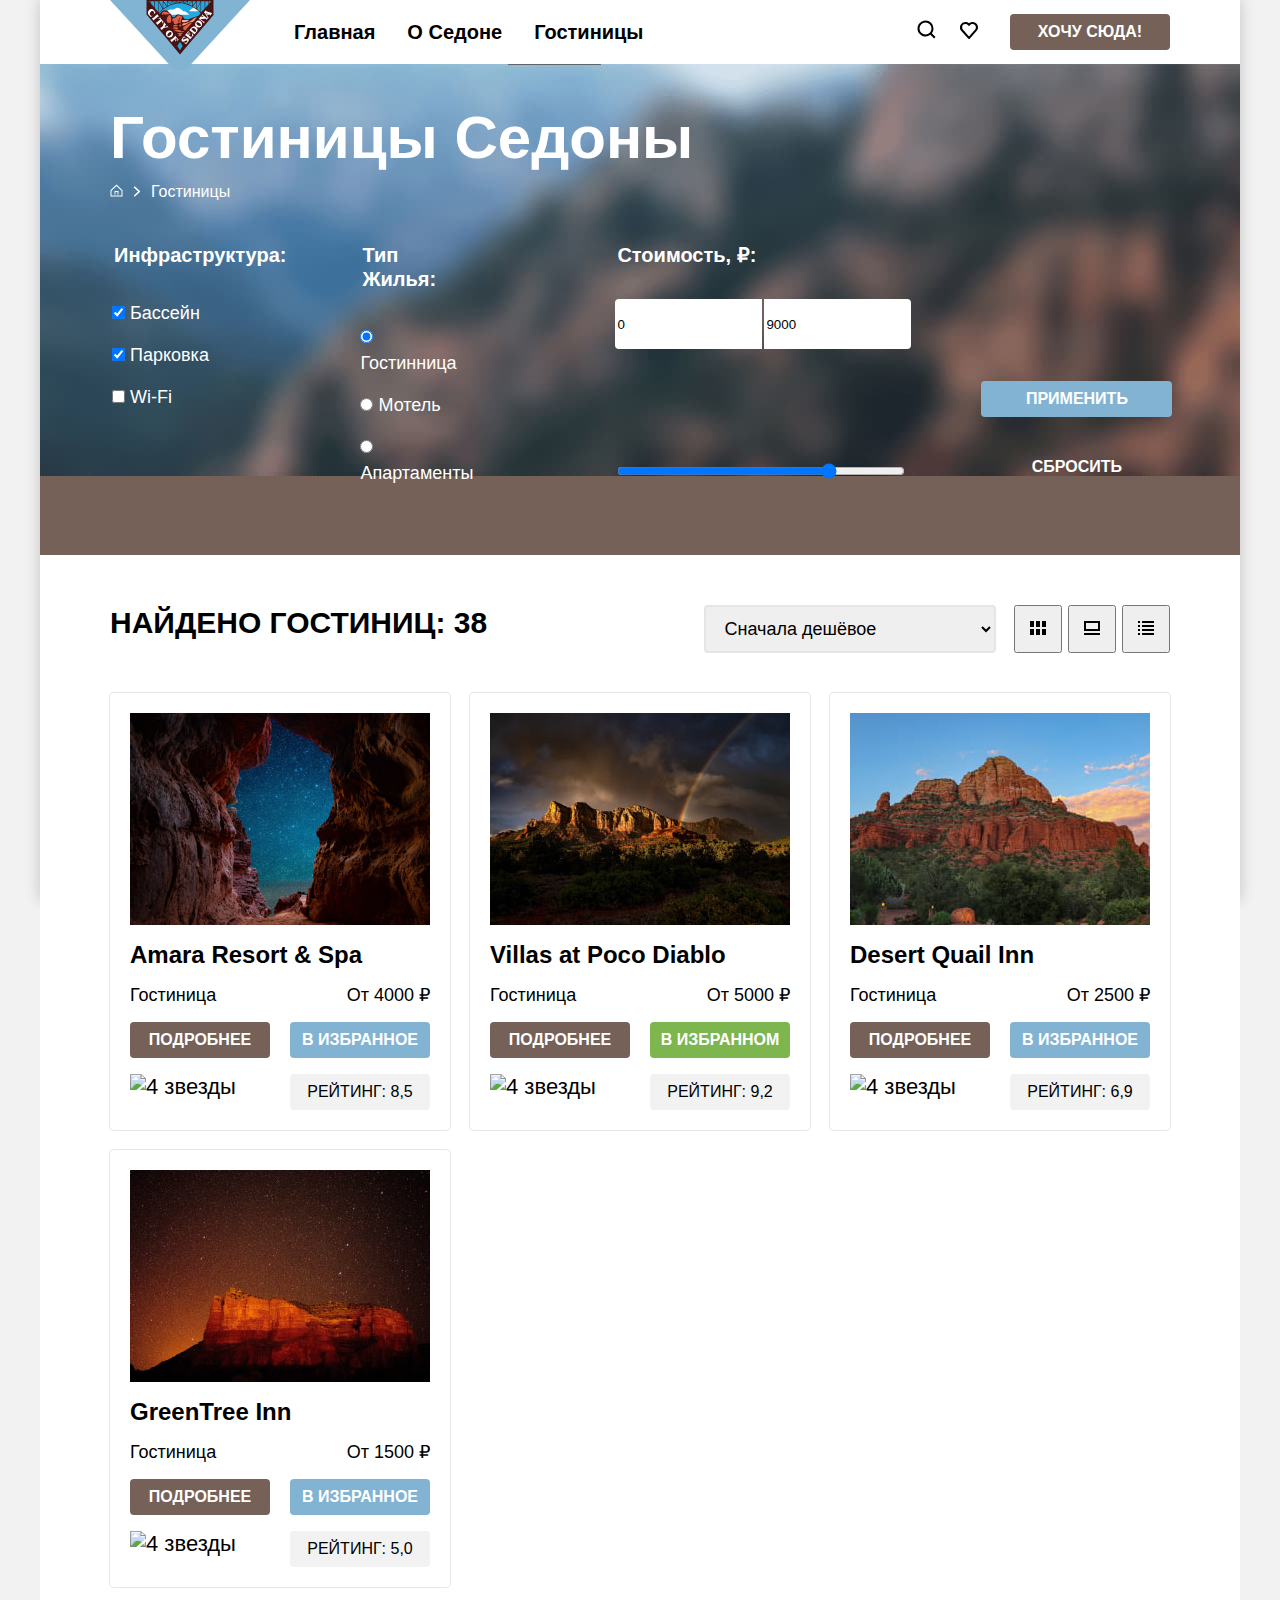
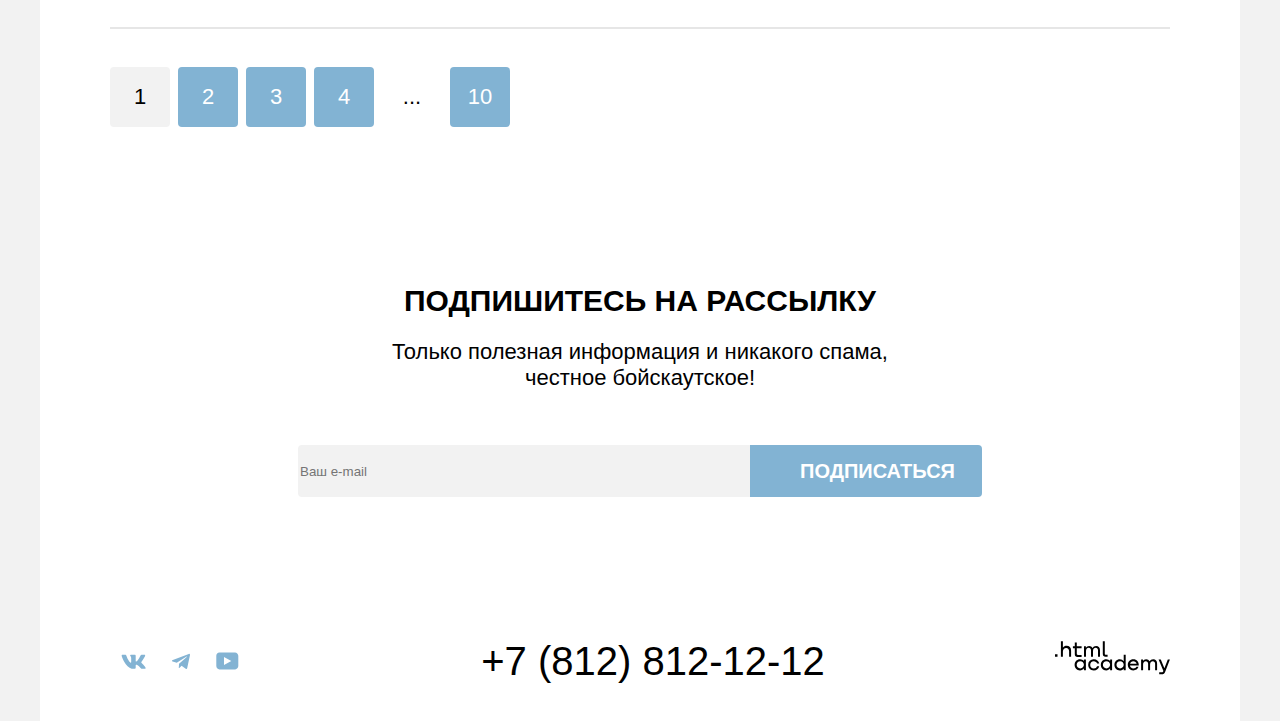
==== catalog.html @ eac5864c "Add files via upload" ====
<!DOCTYPE html>
<html lang="ru">

  <head>
    <meta charset="utf-8">
    <meta name="viewport" content="width=device-width, initial-scale=1" />
    <title>HTML Academy: Каталог</title>
    <link rel="stylesheet" href="styles/style.css">

  </head>

  <body>
    <div class="page-container">

      <header class="main-header">
        <a class="navigation-logo" href="index.html">
          <img class="page-header-logo" src="images/logo.svg" width="140" height="70" alt="логотип Sedona" aria-current="page">
        </a>
        <nav class="header-navigation">

          <ul class="header-navigation-list">
            <li class="header-navigation-item">
              <a class="header-navigation-link" href="index.html">Главная</a>
            </li>
            <li class="header-navigation-item">
              <a class="header-navigation-link" href="#">О Седоне</a>
            </li>
            <li class="header-navigation-item">
              <a class="header-navigation-link" href="#">Гостиницы</a>
            </li>
          </ul>

          <ul class="navigation-user-menu">

            <li class="navigation-user-item navigation-search">
              <a class="navigation-user-link" href="#">
                <img class="navigation-user-img" src="images/Search.svg" width="19" height="19" alt="Поиск гостинницы">
                <span class="visually-hidden">Поиск</span>
              </a>
            </li>

            <li class="navigation-user-item navigation-favorites">
              <a class="navigation-user-link" href="#">
                <img class="navigation-user-img" src="images/favorites.svg" width="18" height="17" alt="Избранное">
                <span class="visually-hidden">Избранное</span>
              </a>
            </li>

            <li class="navigation-user-item navigation-registration">
              <input class="button navigation-user-registration" type="button" value="Хочу сюда!">
            </li>
          </ul>

        </nav>
      </header>

      <main class="main-inner catalog-container">

        <div class="background-image-filter">
          <div class="filter-container">
            <header class="inner-header ">
              <h1 class="inner-header-title catalog-title">Гостиницы Седоны</h1>
              <ul class="breadcrumbs">
                <li class="breadcrumbs-item">
                  <a class="breadcrumbs-link" href="index.html">
                    <span class="visually-hidden">Главная</span>
                    <img class="breadcrumbs-img" src="images/house.svg" width="13" height="13" alt="главная">
                  </a>
                </li>
                <li class="breadcrumbs-item">
                  <img src="images/arrow.svg" alt="стрелка" width="8" height="11">
                </li>
                <li class="breadcrumbs-item">
                  <a class="breadcrumbs-link" href="catalog.html" aria-current="page">Гостиницы</a>
                </li>
              </ul>
            </header>

            <section class="inner-filter">
              <h2 class="visually-hidden">Список товаров с фильтрами</h2>
              <form class="catalog-filter-form" action="https://echo.htmlacademy.ru" method="get">

                <fieldset class="catalog-filter-group filter-infrastructure">
                  <legend class="catalog-filter-title">Инфраструктура:</legend>
                  <ul class="catalog-filter-list">
                    <li class="catalog-filter-item">
                      <label class="control" for="advantages-pool">
                        <input class="control-input" type="checkbox" name="selected-amenities" id="advantages-pool"
                        value="Бассейн" checked>
                        Бассейн
                      </label>
                    </li>

                    <li class="catalog-filter-item">
                      <label class="control" for="advantages-parking">
                        <input class="control-input" type="checkbox" name="selected-amenities" id="advantages-parking"
                        value="Парковка" checked>
                        Парковка
                      </label>
                    </li>

                    <li class="catalog-filter-item">
                      <label class="control" for="advantages-WiFi">
                        <input class="control-input" type="checkbox" name="selected-amenities" id="advantages-WiFi"
                        value="Wi-Fi">
                        Wi-Fi
                      </label>
                    </li>

                  </ul>

                </fieldset>

                <fieldset class="catalog-filter-group filter-type-of-house">
                  <legend class="catalog-filter-title">Тип Жилья:</legend>

                  <ul class="catalog-filter-list">
                    <li class="catalog-filter-item">
                      <label class="control">
                        <input class="control-input" name="type-of-housing" value="hotel" type="radio" checked>
                        Гостинница
                      </label>
                    </li>
                    <li class="catalog-filter-item">
                      <label class="control">
                        <input class="control-input" name="type-of-housing" value="Motel" type="radio">
                        Мотель
                      </label>
                    </li>
                    <li class="catalog-filter-item">
                      <label class="control">
                        <input class="control-input" name="type-of-housing" value="apartments" type="radio">
                        Апартаменты
                      </label>
                    </li>
                  </ul>
                </fieldset>

                <fieldset class="catalog-range catalog-filter-group filter-price">
                  <legend class="catalog-filter-title">Стоимость, ₽:</legend>
                  <div class="catalog-inputs-range">
                    <input class="catalog-range-input price-start" name="min-price" type="number" min="0" max="10000" value="0">
                    <input class="catalog-range-input price-end" name="max-price" type="number" min="0" max="10000" value="9000">
                  </div>
                  <div class="catalog-range-price">
                    <input class="range-price" type="range" min="0" max="12000" value="9000">
                  </div>
                </fieldset>

                <div class="catalog-filter-group filter-list-button">
                  <input class="button-filter catalog-filter-submit" type="submit" value="ПРИМЕНИТЬ">
                  <button class="button-filter catalog-filter-reset">СБРОСИТЬ</button>
                </div>
              </form>
            </section>
          </div>
        </div>

        <div class="catalog-products-container">
          <header class="catalog-header-hotels">
            <span class="hotels-navigationquantity">НАЙДЕНО ГОСТИНИЦ: 38</span>
            <select class="select-control" aria-label="Сортировка">
              <option class="select-control-cheap" value="cheap">Сначала дешёвое</option>
              <option class="select-control-expensive" value="expensive">Сначала дорогое</option>
            </select>
            <div class="catalog-card">
              <button class="catalog-card-variant">
                <img src="images/positioning/positioning-3.svg" width="16" height="14" alt="Отображдение карточками">
              </button>
              <button class="catalog-card-variant">
                <img src="images/positioning/positioning-1.svg" width="16" height="14"
                  alt="Отображение большими карточками">
              </button>
              <button class="catalog-card-variant">
                <img src="images/positioning/positioning-2.svg" width="16" height="14" alt="Отображение списком">
              </button>
            </div>
          </header>

          <section class="catalog-products">
            <h2 class="visually-hidden">Каталог гостиниц</h2>
            <ul class="catalog-products-list">

              <li class="catalog-products-card">
                <a class="products-card-link-img" href="#"><img class="products-card-img" src="images/hotels/hotel-1.jpg"
                    width="300" height="212" alt="горы"></a>
                <a class="products-card-link" href="#">
                  <h3 class="products-card-title">Amara Resort & Spa</h3>
                </a>
                <p class="products-card-type-hostel">Гостиница</p>
                <p class="products-card-price">От 4000 ₽</p>
                <a class="products-card-link-buttons card-buttons-item" href="#">ПОДРОБНЕЕ</a>
                <button class="products-card-favorites card-buttons-item">В ИЗБРАННОЕ</button>
                <img class="products-card-stars card-buttons-item" src="#" alt="4 звезды">
                <span class="products-card-rating card-buttons-item">РЕЙТИНГ: 8,5</span>
              </li>

              <li class="catalog-products-card">
                <a class="products-card-link-img" href="#"><img class="products-card-img" src="images/hotels/hotel-2.jpg"
                    width="300" height="212" alt="горы"></a>
                <a class="products-card-link" href="#">
                  <h3 class="products-card-title">Villas at Poco Diablo</h3>
                </a>
                <p class="products-card-type-hostel">Гостиница</p>
                <p class="products-card-price">От 5000 ₽</p>
                <a class="products-card-link-buttons card-buttons-item" href="#">ПОДРОБНЕЕ</a>
                <button class="products-card-favorites products-card-favorites-active card-buttons-item">В ИЗБРАННОM</button>
                <img class="products-card-stars card-buttons-item" src="#" alt="4 звезды">
                <span class="products-card-rating card-buttons-item">РЕЙТИНГ: 9,2</span>
              </li>

              <li class="catalog-products-card">
                <a class="products-card-link-img" href="#"><img class="products-card-img" src="images/hotels/hotel-3.jpg"
                    width="300" height="212" alt="горы"></a>
                <a class="products-card-link" href="#">
                  <h3 class="products-card-title">Desert Quail Inn</h3>
                </a>
                <p class="products-card-type-hostel">Гостиница</p>
                <p class="products-card-price">От 2500 ₽</p>
                <a class="products-card-link-buttons card-buttons-item" href="#">ПОДРОБНЕЕ</a>
                <button class="products-card-favorites card-buttons-item">В ИЗБРАННОЕ</button>
                <img class="products-card-stars card-buttons-item" src="#" alt="4 звезды">
                <span class="products-card-rating card-buttons-item">РЕЙТИНГ: 6,9</span>
              </li>

              <li class="catalog-products-card">
                <a class="products-card-link-img" href="#"><img class="products-card-img" src="images/hotels/hotel-4.jpg"
                    width="300" height="212" alt="горы"></a>
                <a class="products-card-link" href="#">
                  <h3 class="products-card-title">GreenTree Inn</h3>
                </a>
                <p class="products-card-type-hostel">Гостиница</p>
                <p class="products-card-price">От 1500 ₽</p>
                <a class="products-card-link-buttons card-buttons-item" href="#">ПОДРОБНЕЕ</a>
                <button class="products-card-favorites card-buttons-item">В ИЗБРАННОЕ</button>
                <img class="products-card-stars card-buttons-item" src="#" alt="4 звезды">
                <span class="products-card-rating card-buttons-item">РЕЙТИНГ: 5,0</span>
              </li>
            </ul>
          </section>

          <!--пагинация-->
          <section class="catalog-pagination">
            <h2 class="visually-hidden">Пагинация</h2>

            <ol class="catalog-pagination-list">
              <li class="catalog-pagination-item pagination-active">
                <a class="catalog-pagination-link pagination-link-active" href="#">1</a>
              </li>
              <li class="catalog-pagination-item">
                <a class="catalog-pagination-link" href="#">2</a>
              </li>
              <li class="catalog-pagination-item">
                <a class="catalog-pagination-link" href="#">3</a>
              </li>
              <li class="catalog-pagination-item">
                <a class="catalog-pagination-link" href="#">4</a>
              </li>
              <li class="catalog-pagination-item catalog-pagination-item-ellipses">
                ...
              </li>
              <li class="catalog-pagination-item">
                <a class="catalog-pagination-link" href="#">10</a>
              </li>
            </ol>
          </section>
        </div>


        <section class="catalog-newsletter">
          <h2 class="main-title newsletter-title-catalog">ПОДПИШИТЕСЬ НА РАССЫЛКУ</h2>
          <p class="main-text newsletter-text-catalog">Только полезная информация и никакого спама,<br>честное бойскаутское!</p>
          <form class="newsletter-form" action="https://echo.htmlacademy.ru" method="get">
            <input class="newsletter-input newsletter-input-catalog" type="text" placeholder="Ваш e-mail">
            <input class="newsletter-submit" type="submit" value="ПОДПИСАТЬСЯ">
          </form>
        </section>

      </main>

      <footer class="main-footer">
        <ul class="social-media-list">
          <li class="social-media-item media-vk">
            <span class="visually-hidden">вконтакте</span>
            <a class="social-media-link" href="#">
              <img class="social-media-img" src="images/social-links/vk.svg" width="25" height="15" alt="лого vk">
            </a>
          </li>
          <li class="social-media-item media-telegram">
            <span class="visually-hidden">телеграм</span>
            <a class="social-media-link" href="#">
              <img class="social-media-img" src="images/social-links/telegram.svg" width="18" height="16"
                alt="лого telegram">
            </a>
          </li>
          <li class="social-media-item media-youtube">
            <span class="visually-hidden">youtube</span>
            <a class="social-media-link" href="#">
              <img class="social-media-img" src="images/social-links/youtube.svg" width="23" height="18"
                alt="лого youtube">
            </a>
          </li>
        </ul>
        <a class="footer-contact-tel" href="tel:+78128121212">+7 (812) 812-12-12</a>
        <a class="footer-contact-link" href="#">
          <img class="footer-contact-link-img" src="images/logo-HTML-Academy.svg" width="115" height="34"
            alt="лого HTMLAcademy">
        </a>
      </footer>
    </div>
  </body>

</html>
---- styles/style.css ----
@font-face {
  font-family: "PT Sans";
  src: url("../fonts/ptsans-400.woff2");
  font-style: normal;
  font-weight: 400;
  font-display: swap;
}

@font-face {
  font-family: "PT Sans";
  src: url("../fonts/ptsans-700.woff2");
  font-style: normal;
  font-weight: 700;
  font-display: swap;
}

html {
  height: 100%;
}

body {
  font-family: 'PT Sans', sans-serif;
  font-size: 22px;
  min-height: 100vh;
  line-height: 26px;
  color: #000000;
  font-weight: 400;
  margin: 0;
  background-color: #F2F2F2;
  height: 100%;
  display: flex;
  flex-direction: column;
}

.page-container {
  width: 1200px;
  margin: 0 auto;
  display: flex;
  flex-direction: column;
  min-height: 100%;
  background-color: #ffffff;
  box-shadow:0 0 15px #00000033;
}

.main-container {
  flex-grow: 1;
}

.catalog-container {
  flex-grow: 1;
}

.button {
  font-family: "PT Sans", sans-serif;
  text-align: center;
  background-color: #756157;
  text-transform: uppercase;
  color: #ffffff;
}

.main-header {
  background: #ffffff;
  color: #000000;
  display: flex;
  flex-direction: row;
  min-height: 64px;
}

.header-navigation {
  display: flex;
  justify-content: space-between;
  flex-grow: 1;
  gap: 30px;
}

.navigation-logo {
  margin-right: 28px;
  margin-left: 70px;
}

.page-header-logo {
  position: relative;
}

.navigation-user-menu {
  display: flex;
  align-items: center;
  flex-wrap: wrap;
}

.navigation-user-link {
  padding: 17px 12px;
  min-width: 44px;
}

.header-navigation-list {
  display: flex;
  align-items: center;
  flex-wrap: wrap;
  flex-grow: 1;
}

.header-navigation-link {
  display: block;
  padding: 20px 16px;
  font-weight: 700;
}

.navigation-favorites {
  margin-right: 20px;
}

.navigation-registration {
  margin-right: 70px;
}

.navigation-user-registration {
  box-sizing: border-box;
  border-radius: 4px;
  min-width: 160px;
  height: 36px;
  border: 0;
}

.main-wellcome-to-sedona-img {
  margin-top: 51px;
}

.main-advantages {
  background-color: #ffffff;
  padding-top: 69px;
}

.main-header a {
  color: #000000;
  text-transform: capitalize;
  text-decoration: none;
  font-size: 20px;
  line-height: 24px;
}

.navigation-user-registration {
  font-weight: 700;
  font-size: 16px;
  line-height: 20px;
}

.main-index {
  text-align: center;
}

.main-title {
  font-weight: 700;
  font-size: 30px;
  line-height: 36px;
  margin-bottom: 25px;
}

.title-uppercase {
  text-transform: uppercase;
  display: block;
  margin-bottom: 25px;
}

.main-text {
  font-size: 22px;
  line-height: 26px;
}

.main-text-transform {
  margin: 0;
  margin-bottom: 69px;
}

.advantages-list {
  display: grid;
  grid-template-columns: repeat(3,1fr);
}

.advantages-item {
  min-height: 385px;
  flex-grow: 1;
  position: relative;
}

.advantages-item-big {
  grid-column: 1/4;
  display: flex;
  background-color: #82B3D3;
  color: #ffffff;
}

.advantages-item-text-container {
  display: flex;
  flex-wrap: wrap;
  flex-direction: column;
  justify-content: center;
  align-content: center;
  width: 400px;
  min-height: 385px;
  box-sizing: border-box;
}

.advantages-item-title {
  font-weight: 700;
  font-size: 24px;
  line-height: 28px;
  margin-bottom: 62px;
  text-transform: uppercase;
}

.pseudo-elements-light::after {
  content: '';
  border: 1px solid #FFFFFF4D;
  background-color: #FFFFFF4D;
  box-sizing: border-box;
  position: absolute;
  left: 170px;
  top: 188px;
  width: 60px;
  height: 2px;
}

.pseudo-elements-relative-dark {
  position: relative;
}

.pseudo-elements-dark::after {
  content: '';
  border: 1px solid #0000004D;
  background-color: #0000004D;
  box-sizing: border-box;
  position: absolute;
  left: 170px;
  top: 198px;
  width: 60px;
  height: 2px;
}

.advantages-item:first-child,
.advantages-item:last-child {
  background-color: #82B3D3;
  color: #ffffff;
}

.advantages-item:nth-child(2),
.advantages-item:nth-child(4) {
  background-color: #83B3D31F;
}

.advantages-item:nth-child(3) {
  background-color: #83B3D333;
}

.advantages-item-text {
  font-size: 18px;
  line-height: 21px;
  margin: 0;
}

.infrastructure {
  background-color: #ffffff;
  padding-top: 64px;
}

.main-infrastructure-list {
  display: flex;
  flex-wrap: wrap;
}

.main-infrastructure-item {
  padding: 80px 85px;
  display: flex;
  flex-direction: column;
  align-items: center;
  min-height: 385px;
  width: 400px;
  box-sizing: border-box;
  flex-grow: 1;
}

.infrastructure-item-color:nth-child(2n+1) {
  background-color: #83B3D31F;
}

.main-infrastructure-img {
  margin-bottom: 30px;
}

.infrastructure-img-surprise {
  margin-bottom: 26px;
}

.main-infrastructure-title {
  font-weight: 700;
  font-size: 24px;
  line-height: 28px;
  margin-bottom: 30px;
}

.infrastructure-title {
  text-transform: uppercase;
  margin-bottom: 21px;
  display: block;
}

.infrastructure-text {
  margin-top: 0;
  margin-bottom: 64px;
}

.main-infrastructure-text {
  font-size: 18px;
  line-height: 21px;
  margin: 0;
}

.main-infrastructure-list:nth-child(1),
.main-infrastructure-list:nth-child(3) {
  background-color: #83B3D31F;
}

.main-hotel-search {
  background-color: #ffffff;
  padding: 96px 0;
}

.search-hotel {
  font-weight: 700;
  font-size: 20px;
  line-height: 36px;
  border-radius: 4px;
  border: 0;
  width: 376px;
  height: 52px;
}

.search-hotel-title {
  margin-bottom: 20px;
  display: block;
}

.search-hotel-text {
  margin-bottom: 54px;
  margin-top: 0;
}

.newsletter-title,
.newsletter-text {
  color: #ffffff;
  width: 684px;
  margin: 0 auto;
  margin-top: 0;
}

.newsletter-title {
  margin-bottom: 20px;
}

.footer-contact-tel {
  font-size: 40px;
  line-height: 40px;
  color: #000000;
  text-decoration: none;
}

.welcome-image-background {
  background-image: url(../images/substrate.svg), url("../images/index-background.jpg");
  background-size: 100% auto, cover;
  background-repeat: no-repeat;
  background-position: left bottom, left top;
  background-color: #82B3D3;
  min-height: 485px;
}

.main-newsletter {
  background-image: url("../images/subscribe-background.jpg");
  background-size: 100% auto;
  background-repeat: no-repeat;
  padding-top: 96px;
}

.newsletter-form {
  display: flex;
  justify-content: center;
  margin-bottom: 104px;
}

.newsletter-text {
  margin-bottom: 54px;
}

.newsletter-input {
  width: 452px;
  height: 52px;
  box-sizing: border-box;
  border: 0;
  border-radius: 4px 0 0 4px;
}

.newsletter-submit {
  font-weight: 700;
  font-size: 20px;
  line-height: 36px;
  color: #ffffff;
  background-color: #82B3D3;
  border-radius: 0 4px 4px 0;
  width: 232px;
  height: 52px;
  border: 0;
  padding-left: 50px;
  padding-right: 50px;
  box-sizing: border-box;
}

.background-image-filter {
  background-image: url("../images/filter-background.jpg");
  background-size: 100% auto;
  background-repeat: no-repeat;
  color: #ffffff;
  background-color: #756157;
}

.inner-header-title {
  font-weight: 700;
  font-size: 60px;
  line-height: 78px;
}

.breadcrumbs-link {
  font-size: 16px;
  line-height: 21px;
}

.breadcrumbs-item a {
  text-decoration: none;
  color: #ffffff;
}

.control {
  font-size: 18px;
  line-height: 23px;
}

.hotels-navigationquantity {
  font-size: 30px;
  font-weight: 700;
  line-height: 36px;
}

.select-control {
  font-size: 18px;
  line-height: 21px;
}

.products-card-title {
  font-size: 24px;
  line-height: 28px;
  font-weight: 700;
  margin: 0;
}

.products-card-link {
  text-decoration: none;
  color: #000000;
  display: block;
  grid-column: 1/3;
}

.products-card-link-img {
  height: 212px;
  grid-column: 1/3;
}

.products-card-type-hostel {
  font-weight: 400;
  font-size: 18px;
  line-height: 21px;
  margin: 0;
}

.products-card-price {
  margin: 0;
  font-weight: 400;
  font-size: 18px;
  line-height: 21px;
  margin-left: auto;
}

.card-buttons-item {
  min-width: 140px;
  min-height: 36px;
  display: flex;
  justify-content: center;
  align-content: center;
  flex-wrap: wrap;
}

.products-card-link-buttons,
.products-card-favorites {
  color: #ffffff;
  font-weight: 700;
  font-size: 16px;
  line-height: 20px;
  padding: 0;
}

.products-card-link-buttons {
  text-decoration: none;
  background-color: #756157;
  border-radius: 4px;
}

.products-card-favorites {
  background-color: #82B3D3;
  border-radius: 4px;
  border: 0;
  font-family: 'PT Sans', sans-serif;
}

.products-card-favorites-active {
  background-color: #7DB54F;
}

.products-card-rating {
  background-color: #F2F2F2;
  border-radius: 4px;
  font-weight: 400;
  font-size: 16px;
  line-height: 20px;
}

.catalog-pagination-link {
  text-decoration: none;
  color: #ffffff;
}

.catalog-pagination-list,
.catalog-filter-list,
.catalog-products-list,
.breadcrumbs,
.header-navigation-list,
.navigation-user-menu,
.advantages-list,
.main-infrastructure-list,
.social-media-list {
  list-style-type: none;
  padding-left: 0;
  margin: 0;
}

.breadcrumbs {
  display: flex;
  margin-bottom: 40px;
}

.breadcrumbs-item:not(:last-child) {
  margin-right: 10px;
}

.pagiation-link-active {
  color: #000000;
}

.main-footer {
  display: flex;
  justify-content: space-between;
  flex-wrap: wrap;
  align-content: center;
  min-height: 120px;
  padding: 0 70px;
  background-color: #ffffff;
}

.social-media-list {
  display: flex;
  align-items: center;
}

.social-media-link {
  width: 47px;
  height: 40px;
  display: flex;
  align-items: center;
  justify-content: center;
}

.catalog-title {
  margin: 0;
}

.filter-container {
  width: 1060px;
  padding: 35px 70px 70px 70px;
}

.catalog-filter-title {
  font-size: 20px;
  line-height: 24px;
  font-weight: 700;
  margin-bottom: 32px;
}

.button-filter {
  font-size: 16px;
  line-height: 20px;
  font-weight: 700;
  color: #ffffff;
}

.catalog-filter-submit {
  background-color: #82B3D3;
  margin-bottom: 32px;
}

.catalog-filter-reset {
  background-color: #ffffff00;
}

.catalog-filter-form {
  display: flex;
  flex-direction: row;
}

.catalog-filter-group {
  padding: 0;
  display: flex;
  flex-direction: column;
  border: 0 none;
}

.filter-infrastructure {
  margin-right: 70px;
  width: 150px;
}

.filter-type-of-house {
  width: 150px;
  margin-right: 140px;
}

.filter-price {
  width: 288px;
}

.catalog-range {
  width: 160px;
  margin-right: 70px;
}

.catalog-inputs-range {
  display: flex;
}

.catalog-range-input {
  width: 143px;
  height: 48px;
  border: 0;
}

.catalog-range-price {
  margin-top: auto;
}

.range-price {
  width: 288px;
}

.price-start {
  border-radius: 4px 0 0 4px;
  margin-right: 2px;
}

.price-end {
  border-radius: 0 4px 4px 0;
}

.filter-list-button {
  justify-content: flex-end;
}

.button-filter {
  width: 191px;
  border-radius: 4px;
  height: 36px;
  padding: 0;
  border: 0;
}

.control-input {
  margin: 0;
}

.catalog-filter-item:not(:last-child) {
  margin-bottom: 16px;
}

.catalog-products-container {
  padding-left: 70px;
  padding-right: 70px;
  padding-top: 50px;
  background-color: #ffffff;
}

.catalog-header-hotels {
  display: flex;
  justify-content: space-between;
  padding-bottom: 40px;
}

.select-control {
  width: 292px;
  border-radius: 4px;
  border: 2px solid #E5E5E5;
  padding-left: 14px;
  box-sizing: border-box;
}

.select-control-cheap,
.select-control-expensive {
  padding: 0;
}

.hotels-navigationquantity {
  margin-right: 200px;
}

.catalog-card-variant {
  width: 48px;
  min-height: 48px;
}

.catalog-products-list {
  display: grid;
  grid-template-columns: repeat(3, 1fr);
  margin-bottom: 80px;
  gap: 20px;
}

.catalog-products-card {
  display: grid;
  grid-template-columns: repeat(2, 1fr);
  border-radius: 4px;
  column-gap: 20px;
  row-gap: 16px;
  padding: 20px;
  box-shadow: 0 0 0 1px #e6e6e6;
}

.catalog-pagination {
  padding-bottom: 60px;
  position: relative;
}

.catalog-pagination-list::before {
  content: '';
  position: absolute;
  width: 1060px;
  height: 1px;
  box-sizing: border-box;
  border: 1px solid #e6e6e6;
  top: -40px;
}

.catalog-pagination-list {
  display: flex;
  gap: 8px;
  flex-wrap: wrap;
}

.catalog-pagination-link {
  display: flex;
  align-content: center;
  justify-content: center;
  flex-wrap: wrap;
  min-width: 60px;
  min-height: 60px;
  background-color: #82B3D3;
  border-radius: 4px;
  padding: 10px;
  box-sizing: border-box;
}

.catalog-pagination-item-ellipses {
  display: flex;
  align-content: center;
  justify-content: center;
  flex-wrap: wrap;
  min-width: 60px;
  min-height: 60px;
  background-color: #ffffff;
  border-radius: 4px;
}

.catalog-pagination-item:last-child {
  margin-right: 0;
}

.pagination-link-active {
  color: #000000;
  background-color: #F2F2F2;
}

.catalog-pagination-item-ellipses {
  background-color: #f2f2f200;
}

.catalog-newsletter {
  display: flex;
  flex-direction: column;
  background-color: #ffffff;
  text-align: center;
  padding-top: 96px;
  padding-bottom: 0;
  box-sizing: border-box;
}

.newsletter-input-catalog {
  background-color: #F2F2F2;
}

.newsletter-title-catalog {
  margin-top: 0;
  margin: 0 auto;
  width: 684px;
  margin-bottom: 20px;
}

.newsletter-text-catalog {
  margin-top: 0;
  margin: 0 auto;
  width: 684px;
  margin-bottom: 54px;
}

.newsletter-form-inner {
  padding-bottom: 104px;
  margin-bottom: 0;
}

.visually-hidden {
  position: absolute;
  width: 1px;
  height: 1px;
  margin: -1px;
  padding: 0;
  border: 0;
  clip: rect(0 0 0 0);
  overflow: hidden;
}
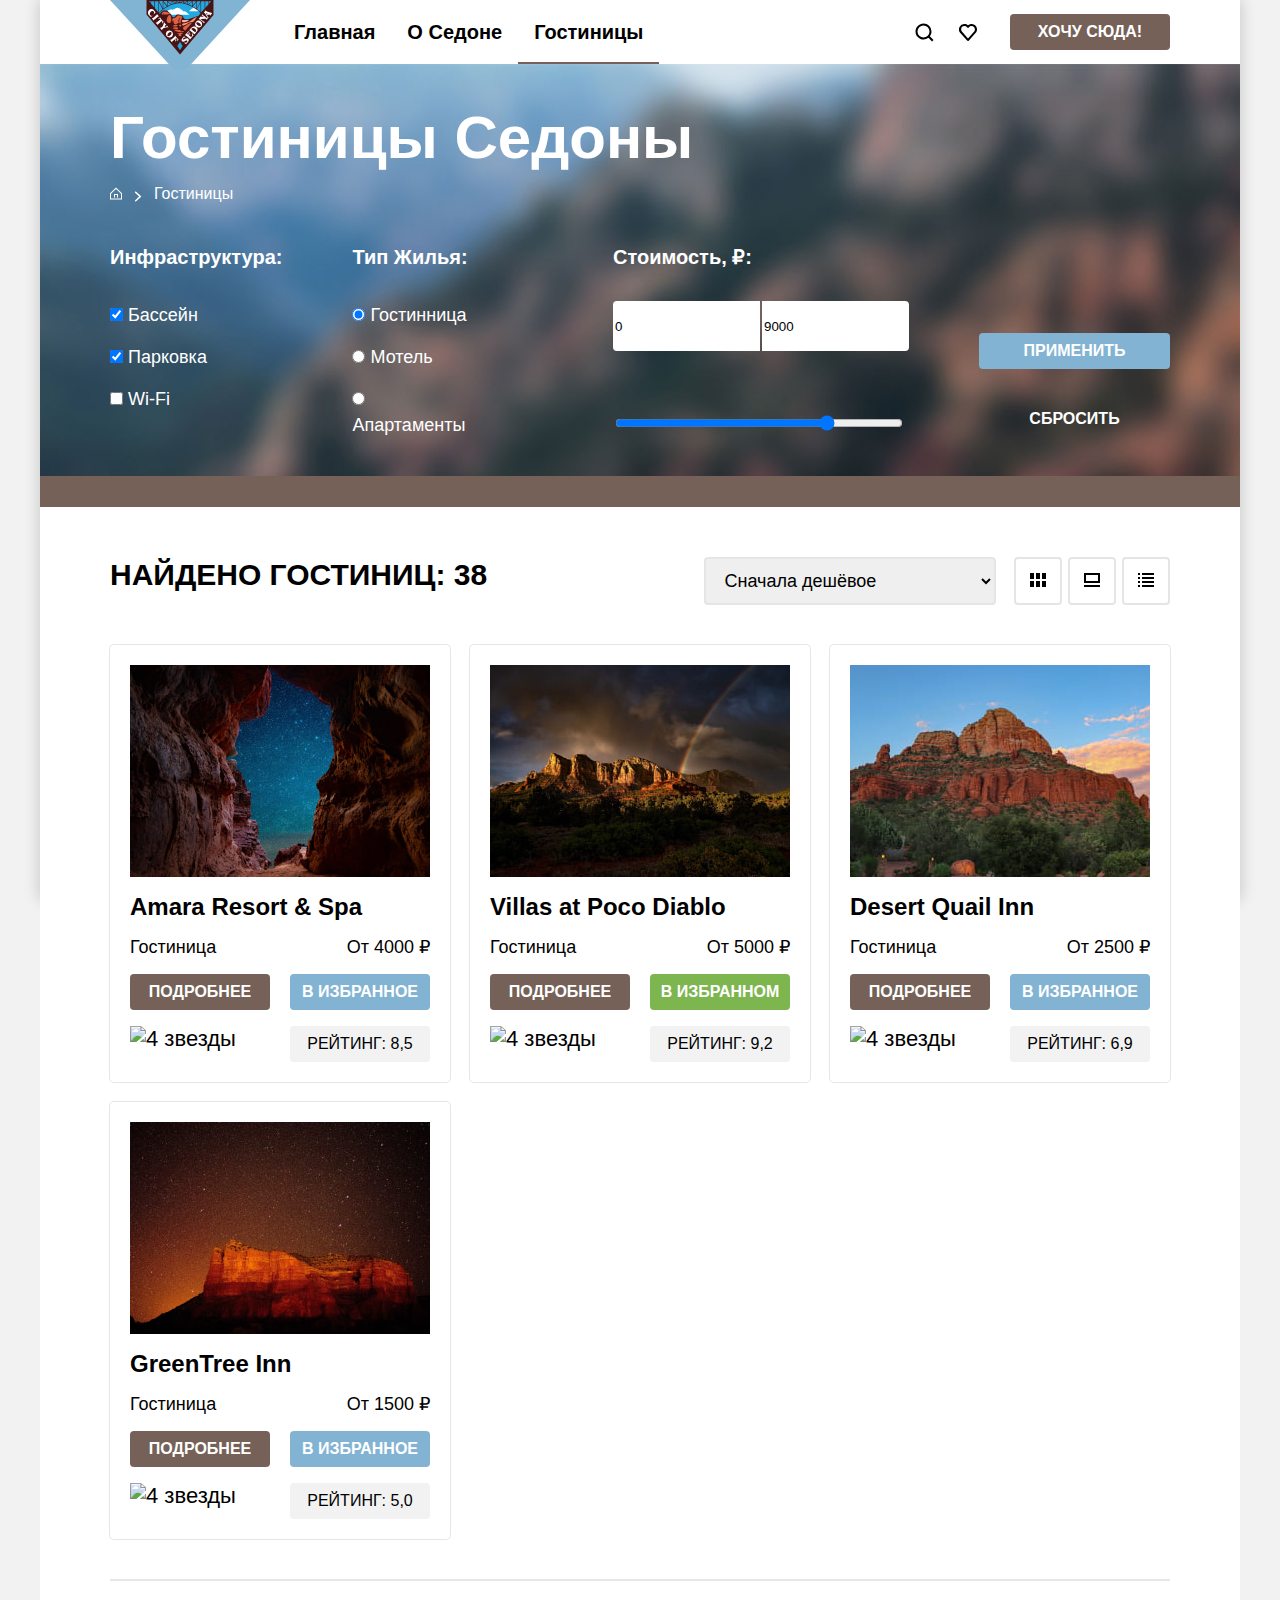
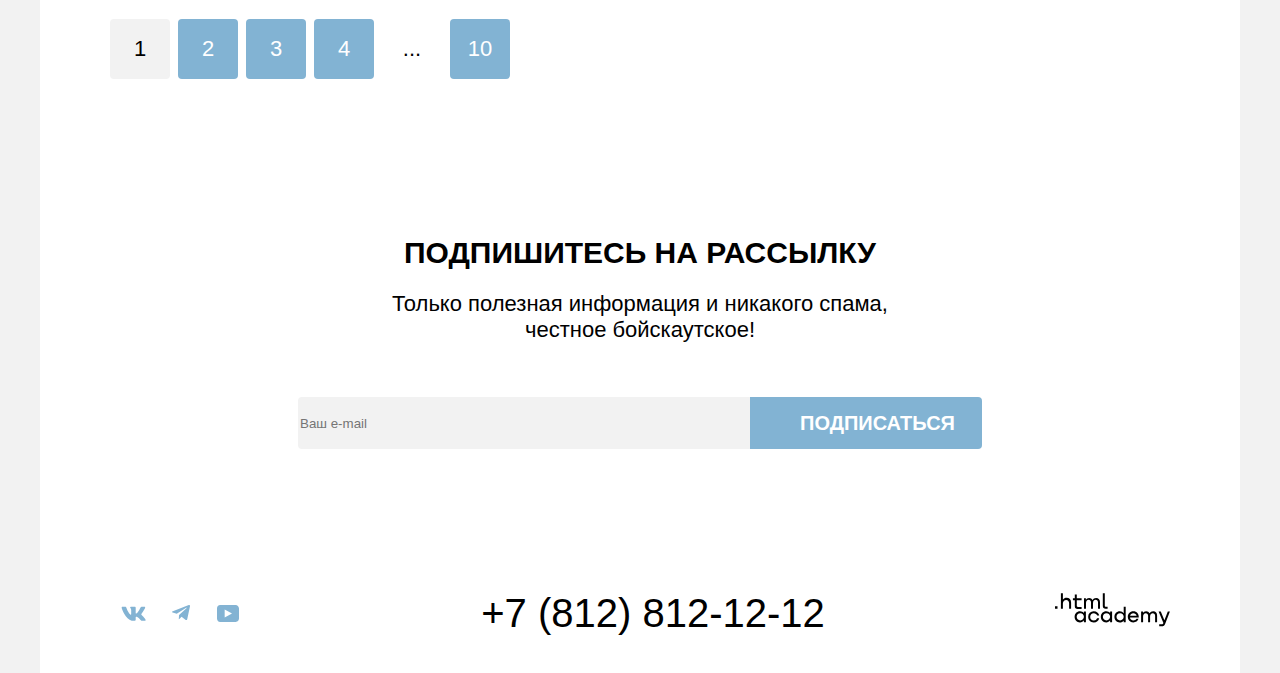
==== commit 26e15749: "Добавлено изменение элементом при взаимодействии" ====
--- a/catalog.html
+++ b/catalog.html
@@ -26,26 +26,21 @@
               <a class="header-navigation-link" href="#">О Седоне</a>
             </li>
             <li class="header-navigation-item">
-              <a class="header-navigation-link" href="#">Гостиницы</a>
+              <a class="header-navigation-link navigation-link-active" href="#">Гостиницы</a>
             </li>
           </ul>
 
           <ul class="navigation-user-menu">
-
             <li class="navigation-user-item navigation-search">
-              <a class="navigation-user-link" href="#">
-                <img class="navigation-user-img" src="images/Search.svg" width="19" height="19" alt="Поиск гостинницы">
-                <span class="visually-hidden">Поиск</span>
+              <a class="navigation-user-link nav-link-icon-search" href="#">
+                <span class="visually-hidden">Поиск.</span>
               </a>
             </li>
-
             <li class="navigation-user-item navigation-favorites">
-              <a class="navigation-user-link" href="#">
-                <img class="navigation-user-img" src="images/favorites.svg" width="18" height="17" alt="Избранное">
-                <span class="visually-hidden">Избранное</span>
+              <a class="navigation-user-link nav-link-icon-favorites" href="#">
+                <span class="visually-hidden">Избранное.</span>
               </a>
             </li>
-
             <li class="navigation-user-item navigation-registration">
               <input class="button navigation-user-registration" type="button" value="Хочу сюда!">
             </li>
@@ -62,13 +57,12 @@
               <h1 class="inner-header-title catalog-title">Гостиницы Седоны</h1>
               <ul class="breadcrumbs">
                 <li class="breadcrumbs-item">
-                  <a class="breadcrumbs-link" href="index.html">
+                  <a class="breadcrumbs-link breadcrumbs-icon-house" href="index.html">
                     <span class="visually-hidden">Главная</span>
-                    <img class="breadcrumbs-img" src="images/house.svg" width="13" height="13" alt="главная">
                   </a>
                 </li>
                 <li class="breadcrumbs-item">
-                  <img src="images/arrow.svg" alt="стрелка" width="8" height="11">
+                  <span class="breadcrumbs-icon-arrow"></span>
                 </li>
                 <li class="breadcrumbs-item">
                   <a class="breadcrumbs-link" href="catalog.html" aria-current="page">Гостиницы</a>
@@ -165,14 +159,19 @@
             </select>
             <div class="catalog-card">
               <button class="catalog-card-variant">
-                <img src="images/positioning/positioning-3.svg" width="16" height="14" alt="Отображдение карточками">
+                <svg xmlns="http://www.w3.org/2000/svg"  focusable="false" aria-hidden="true"  width="16" height="14" fill="none" viewBox="0 0 16 14">
+                  <path fill="#000" d="M4 0H0v6h4V0ZM16 0h-4v6h4V0ZM10 0H6v6h4V0ZM4 8H0v6h4V8ZM16 8h-4v6h4V8ZM10 8H6v6h4V8Z"/>
+                </svg>
               </button>
               <button class="catalog-card-variant">
-                <img src="images/positioning/positioning-1.svg" width="16" height="14"
-                  alt="Отображение большими карточками">
+                <svg focusable="false" aria-hidden="true"  xmlns="http://www.w3.org/2000/svg" width="16" height="14" fill="none" viewBox="0 0 16 14">
+                  <path fill="#000" d="M16 12H0v2h16v-2ZM14 2v6H2V2h12Zm2-2H0v10h16V0Z"/>
+                </svg>
               </button>
               <button class="catalog-card-variant">
-                <img src="images/positioning/positioning-2.svg" width="16" height="14" alt="Отображение списком">
+                <svg focusable="false" aria-hidden="true"  xmlns="http://www.w3.org/2000/svg" width="16" height="14" fill="none" viewBox="0 0 16 14">
+                  <path fill="#000" d="M2 0H0v2h2V0ZM16 0H4v2h12V0ZM2 4H0v2h2V4ZM16 4H4v2h12V4ZM2 8H0v2h2V8ZM16 8H4v2h12V8ZM2 12H0v2h2v-2ZM16 12H4v2h12v-2Z"/>
+                </svg>
               </button>
             </div>
           </header>
@@ -245,7 +244,7 @@
 
             <ol class="catalog-pagination-list">
               <li class="catalog-pagination-item pagination-active">
-                <a class="catalog-pagination-link pagination-link-active" href="#">1</a>
+                <a class="pagination-link-active" href="#">1</a>
               </li>
               <li class="catalog-pagination-item">
                 <a class="catalog-pagination-link" href="#">2</a>
@@ -280,31 +279,36 @@
 
       <footer class="main-footer">
         <ul class="social-media-list">
-          <li class="social-media-item media-vk">
-            <span class="visually-hidden">вконтакте</span>
-            <a class="social-media-link" href="#">
-              <img class="social-media-img" src="images/social-links/vk.svg" width="25" height="15" alt="лого vk">
+          <li class="social-media-item">
+            <span class="visually-hidden">вконтакте.</span>
+            <a class="social-media-link media-vk" href="https://vk.com/htmlacademy">
+              <svg class="social-media-svg" focusable="false" aria-hidden="true" xmlns="http://www.w3.org/2000/svg" width="25" height="15" fill="none" viewBox="0 0 25 15">
+                <path fill="#83B3D3" fill-rule="evenodd" d="M24.12 1.8c.16-.54 0-.94-.8-.94H20.7c-.67 0-.98.34-1.15.73 0 0-1.33 3.2-3.22 5.27-.61.6-.9.8-1.23.8-.16 0-.41-.2-.41-.75v-5.1c0-.66-.19-.95-.74-.95H9.82c-.42 0-.67.3-.67.59 0 .62.95.76 1.04 2.51v3.8c0 .83-.15.98-.48.98-.9 0-3.06-3.2-4.34-6.88-.25-.72-.5-1-1.18-1H1.57c-.75 0-.9.34-.9.73 0 .68.89 4.07 4.14 8.55 2.17 3.06 5.23 4.72 8 4.72 1.68 0 1.88-.37 1.88-1v-2.32c0-.74.16-.88.7-.88.38 0 1.05.19 2.6 1.66 1.79 1.75 2.08 2.54 3.08 2.54h2.63c.75 0 1.12-.37.9-1.1-.23-.72-1.08-1.77-2.2-3.02-.62-.71-1.54-1.48-1.82-1.86-.39-.5-.28-.71 0-1.15 0 0 3.2-4.42 3.54-5.93Z" clip-rule="evenodd"/>
+              </svg>
             </a>
           </li>
-          <li class="social-media-item media-telegram">
-            <span class="visually-hidden">телеграм</span>
-            <a class="social-media-link" href="#">
-              <img class="social-media-img" src="images/social-links/telegram.svg" width="18" height="16"
-                alt="лого telegram">
+          <li class="social-media-item">
+            <span class="visually-hidden">телеграм.</span>
+            <a class="social-media-link media-telegram" href="https://t.me/htmlacademy ">
+              <svg class="social-media-svg" focusable="false" aria-hidden="true" xmlns="http://www.w3.org/2000/svg" width="18" height="16" fill="none" viewBox="0 0 18 16">
+                <path fill="#83B3D3" d="M16.79.1.84 6.25c-1.09.43-1.08 1.04-.2 1.31l4.1 1.28 9.47-5.98c.44-.27.85-.12.52.18L7.05 9.96l-.28 4.22c.41 0 .6-.19.83-.41l1.99-1.93 4.13 3.05c.77.42 1.31.2 1.5-.7l2.72-12.8c.28-1.12-.43-1.62-1.16-1.3Z"/>
+              </svg>
             </a>
           </li>
-          <li class="social-media-item media-youtube">
-            <span class="visually-hidden">youtube</span>
-            <a class="social-media-link" href="#">
-              <img class="social-media-img" src="images/social-links/youtube.svg" width="23" height="18"
-                alt="лого youtube">
+          <li class="social-media-item">
+            <span class="visually-hidden">youtube.</span>
+            <a class="social-media-link media-youtube" href="https://www.youtube.com/user/htmlacademyru">
+              <svg class="social-media-svg" focusable="false" aria-hidden="true" xmlns="http://www.w3.org/2000/svg" width="22" height="17" fill="none" viewBox="0 0 22 17">
+                <path fill="#83B3D3" d="M18.6 0H3.18C1.31 0 0 1.6 0 3.4v10.1C0 15.4 1.31 17 3.17 17h15.66c1.64 0 3.17-1.6 3.17-3.4V3.4C21.78 1.6 20.47 0 18.6 0ZM7.67 12.54V4.46L15 8.5l-7.33 4.04Z"/>
+              </svg>
             </a>
           </li>
         </ul>
         <a class="footer-contact-tel" href="tel:+78128121212">+7 (812) 812-12-12</a>
-        <a class="footer-contact-link" href="#">
-          <img class="footer-contact-link-img" src="images/logo-HTML-Academy.svg" width="115" height="34"
-            alt="лого HTMLAcademy">
+        <a class="footer-contact-link" href="https://htmlacademy.ru/">
+          <svg class="footer-contact-link-svg" focusable="false" aria-hidden="true" xmlns="http://www.w3.org/2000/svg" width="115" height="34" fill="none" viewBox="0 0 115 34">
+            <path fill="#000" d="M0 13.26v2.6h2.5v-2.6H0ZM11.6 4.86c-1.6 0-2.8.7-3.6 1.7h-.1V.36h-2v15.5h2v-5.3c0-2.1 1.3-3.6 3.3-3.6 1.8 0 2.9 1.4 2.9 3.2v5.7h2v-6.1c.1-3-1.8-4.9-4.5-4.9ZM26.6 5.16h-4.8v-3.7h-2v3.8h-1.9v2h1.9v6c0 1.7 1 2.7 2.7 2.7h4.1v-2h-3.7c-.7 0-1.1-.4-1.1-1.1v-5.7h4.8v-2ZM41.1 4.96c-1.6 0-2.9.8-3.5 2.1h-.1c-.6-1.2-1.8-2.1-3.4-2.1-1.4 0-2.5.8-3.1 1.8h-.1v-1.6H29v10.6h2v-5.4c0-2 1-3.5 2.6-3.5 1.5 0 2.4 1 2.4 2.6v6.3h2v-5.6c0-2.4 1.4-3.3 2.6-3.3 1.5 0 2.4 1 2.4 2.6v6.3h2v-6.5c.1-2.5-1.4-4.3-3.9-4.3ZM47.8 13.06c0 1.7 1 2.7 2.8 2.7h2v-2h-1.7c-.7 0-1.1-.4-1.1-1.1V.36h-2v12.7ZM28.9 20.06c-.9-1.1-2.2-1.8-3.9-1.8-3.1 0-5.4 2.3-5.4 5.6s2.3 5.6 5.4 5.6c1.8 0 3-.8 3.8-1.9h.1v1.6h2v-10.6h-2v1.5Zm-3.6 7.4c-2.2 0-3.6-1.6-3.6-3.6s1.4-3.6 3.6-3.6 3.6 1.6 3.6 3.6c0 1.9-1.4 3.6-3.6 3.6ZM44.2 22.36c-.5-2.4-2.6-4.1-5.4-4.1a5.4 5.4 0 0 0-5.6 5.6c0 3.1 2.2 5.6 5.6 5.6 2.8 0 4.9-1.8 5.4-4.2h-2.1a3.4 3.4 0 0 1-3.3 2.3c-2.2 0-3.6-1.6-3.6-3.6s1.4-3.6 3.6-3.6c1.6 0 2.8 1 3.3 2.2h2.1v-.2ZM55.1 20.06c-.9-1.1-2.2-1.8-3.9-1.8-3.1 0-5.4 2.3-5.4 5.6s2.3 5.6 5.4 5.6c1.8 0 3-.8 3.8-1.9h.1v1.6h2v-10.6h-2v1.5Zm-3.6 7.4c-2.2 0-3.6-1.6-3.6-3.6s1.4-3.6 3.6-3.6 3.6 1.6 3.6 3.6c0 1.9-1.5 3.6-3.6 3.6ZM68.7 20.16c-.9-1.1-2.2-1.9-3.9-1.9-3.1 0-5.4 2.3-5.4 5.6s2.2 5.6 5.4 5.6c1.7 0 3-.8 3.8-1.8h.1v1.5h2v-15.4h-2v6.4Zm-3.6 7.3c-2.2 0-3.6-1.6-3.6-3.6s1.4-3.6 3.6-3.6 3.6 1.6 3.6 3.6c-.1 2-1.5 3.6-3.6 3.6ZM78.3 18.26c-3.3 0-5.5 2.5-5.5 5.6 0 3 2.1 5.6 5.5 5.6 2.5 0 4.5-1.3 5.2-3.6h-2.1c-.5 1-1.6 1.6-3 1.6-1.9 0-3.3-1.3-3.4-2.9h8.8c.2-3.6-2-6.3-5.5-6.3Zm0 1.9c1.7 0 3 1 3.3 2.6h-6.5c.3-1.5 1.5-2.6 3.2-2.6ZM98.2 18.26c-1.6 0-2.9.8-3.6 2h-.1c-.6-1.2-1.8-2-3.4-2-1.4 0-2.5.7-3.1 1.8v-1.5h-1.9v10.6h2v-5.4c0-2 1-3.4 2.6-3.5 1.5 0 2.4 1 2.4 2.6v6.3h2v-5.6c0-2.4 1.4-3.3 2.6-3.3 1.5 0 2.4 1 2.4 2.6v6.3h2v-6.5c.1-2.6-1.4-4.4-3.9-4.4ZM109.4 27.36l-3.6-8.9h-2.2l4.8 11.6c-.3.9-.7 1.2-1.7 1.2h-2.5v2h2.5c1.8 0 2.8-.8 3.5-2.6l4.7-12.2h-2.1l-3.4 8.9Z"/>
+          </svg>
         </a>
       </footer>
     </div>
--- a/styles/style.css
+++ b/styles/style.css
@@ -89,8 +89,20 @@
 }
 
 .navigation-user-link {
-  padding: 17px 12px;
   min-width: 44px;
+  padding: 22px;
+}
+
+.nav-link-icon-search {
+  background-image: url(/images/Search.svg);
+  background-repeat: no-repeat;
+  background-position: center;
+}
+
+.nav-link-icon-favorites {
+  background-image: url(/images/favorites.svg);
+  background-repeat: no-repeat;
+  background-position: center;
 }
 
 .header-navigation-list {
@@ -104,6 +116,14 @@
   display: block;
   padding: 20px 16px;
   font-weight: 700;
+}
+
+.navigation-link-active {
+  box-shadow: inset 0 -2px 0 0 #756157;
+}
+
+.navigation-user-svg {
+  margin: auto 0;
 }
 
 .navigation-favorites {
@@ -169,7 +189,7 @@
 
 .main-text-transform {
   margin: 0;
-  margin-bottom: 69px;
+  margin-bottom: 90px;
 }
 
 .advantages-list {
@@ -364,8 +384,29 @@
   text-decoration: none;
 }
 
+.footer-contact-tel:hover {
+  color: #756157;
+}
+
+.footer-contact-tel:focus {
+  color: #756157;
+  outline: none;
+}
+
+.footer-contact-tel:focus:not(:focus-visible){
+  outline: none;
+}
+
+.footer-contact-tel:focus-visible {
+  color: #756157;
+}
+
+.footer-contact-tel:active {
+  color: #7561574D;
+}
+
 .welcome-image-background {
-  background-image: url(../images/substrate.svg), url("../images/index-background.jpg");
+  background-image: url('../images/substrate.svg'), url("../images/index-background.jpg");
   background-size: 100% auto, cover;
   background-repeat: no-repeat;
   background-position: left bottom, left top;
@@ -399,6 +440,7 @@
 }
 
 .newsletter-submit {
+  font-family: 'PT Sans', sans-serif;
   font-weight: 700;
   font-size: 20px;
   line-height: 36px;
@@ -451,6 +493,30 @@
 .select-control {
   font-size: 18px;
   line-height: 21px;
+  border: 2px solid #E5E5E5;
+}
+
+.select-control:hover {
+  border: 2px solid #68A2CA;
+}
+
+.select-control:focus {
+  border: 2px solid #68A2CA;
+  outline: none;
+}
+
+.select-control:focus:not(:focus-visible){
+  outline: none;
+  border: 2px solid #68A2CA;
+}
+
+.select-control:focus-visible {
+  border: 2px solid #68A2CA;
+}
+
+.select-control:active {
+  border: 2px solid #0000004D;
+  color: #0000004D;
 }
 
 .products-card-title {
@@ -554,10 +620,6 @@
   margin-bottom: 40px;
 }
 
-.breadcrumbs-item:not(:last-child) {
-  margin-right: 10px;
-}
-
 .pagiation-link-active {
   color: #000000;
 }
@@ -585,8 +647,57 @@
   justify-content: center;
 }
 
+.social-media-link:hover path {
+  fill: #68A2CA;
+}
+
+.social-media-link:focus path {
+  fill: #68A2CA;
+  outline: none;
+}
+
+.social-media-link:focus:not(:focus-visible) path {
+  outline: none;
+}
+
+.social-media-link:focus-visible{
+  fill: #68A2CA;
+  outline: none;
+}
+
+.social-media-link:active path {
+  fill: #68A2CA4D;
+}
+
+.footer-contact-link-svg path{
+  fill: #000000;
+}
+
+.footer-contact-link-svg:hover path {
+  fill: #756157;
+}
+
+.footer-contact-link-svg:focus path {
+  fill: #756157;
+  outline: none;
+}
+
+.footer-contact-link-svg:focus:not(:focus-visible) path {
+  outline: none;
+}
+
+.footer-contact-link-svg:focus-visible {
+  fill: #756157;
+  outline: none;
+}
+
+.footer-contact-link-svg:active path {
+  fill: #7561574D;
+}
+
 .catalog-title {
   margin: 0;
+  margin-bottom: 2px;
 }
 
 .filter-container {
@@ -599,6 +710,7 @@
   line-height: 24px;
   font-weight: 700;
   margin-bottom: 32px;
+  padding: 0;
 }
 
 .button-filter {
@@ -627,6 +739,7 @@
   display: flex;
   flex-direction: column;
   border: 0 none;
+  margin-left: 0;
 }
 
 .filter-infrastructure {
@@ -728,6 +841,31 @@
 .catalog-card-variant {
   width: 48px;
   min-height: 48px;
+  background-color: white;
+  border: 2px solid #E5E5E5;
+  border-radius: 4px;
+}
+
+.catalog-card-variant:hover {
+  border: 2px solid black;
+}
+
+.catalog-card-variant:focus {
+  border: 2px solid #68A2CA;
+  outline: none;
+}
+
+.catalog-card-variant:focus:not(:focus-visible) {
+  outline: none;
+}
+
+.catalog-card-variant:focus-visible {
+  border: 2px solid #68A2CA;
+  outline: none;
+}
+
+.catalog-card-variant:active {
+  border: 2px solid black;
 }
 
 .catalog-products-list {
@@ -781,6 +919,73 @@
   box-sizing: border-box;
 }
 
+.pagination-link-active {
+  display: flex;
+  align-content: center;
+  justify-content: center;
+  flex-wrap: wrap;
+  min-width: 60px;
+  min-height: 60px;
+  background-color: #F2F2F2;
+  border-radius: 4px;
+  padding: 10px;
+  box-sizing: border-box;
+  text-decoration: none;
+  cursor: default;
+}
+
+.catalog-pagination-link:hover {
+  background-color: #68A2CA;
+}
+
+.catalog-pagination-link:focus {
+  background-color: #68A2CA;
+  outline: none;
+}
+
+.catalog-pagination-link:focus:not(:focus-visible) {
+  outline: none;
+}
+
+.catalog-pagination-link:focus-visible {
+  background-color: #68A2CA;
+  outline: none;
+}
+
+.catalog-pagination-link:active {
+  background-color: #68A2CA;
+}
+
+.catalog-pagination-link:active {
+  color: #FFFFFF4D;
+}
+
+.pagiation-link-active:hover {
+  background-color: #F2F2F2;
+}
+
+.pagiation-link-active:focus {
+  background-color: #F2F2F2;
+  outline: none;
+}
+
+.pagiation-link-active:focus:not(:focus-visible) {
+  outline: none;
+}
+
+.pagiation-link-active:focus-visible {
+  background-color: #F2F2F2;
+  outline: none;
+}
+
+.pagiation-link-active:active {
+  background-color: #F2F2F2;
+}
+
+.pagiation-link-active:active {
+  color: #000000;
+}
+
 .catalog-pagination-item-ellipses {
   display: flex;
   align-content: center;
@@ -836,6 +1041,26 @@
 .newsletter-form-inner {
   padding-bottom: 104px;
   margin-bottom: 0;
+}
+
+.breadcrumbs-item:not(:last-child) {
+  margin-right: 10px;
+}
+
+.breadcrumbs-icon-house {
+  background-image: url(../images/house.svg);
+  background-repeat: no-repeat;
+  background-position: center;
+  min-width: 13px;
+  padding: 0 6px;
+}
+
+.breadcrumbs-icon-arrow {
+  background-image: url("../images/arrow.svg");
+  background-repeat: no-repeat;
+  background-position: center 12px;
+  padding: 0 6px;
+  min-width: 8px;
 }
 
 .visually-hidden {
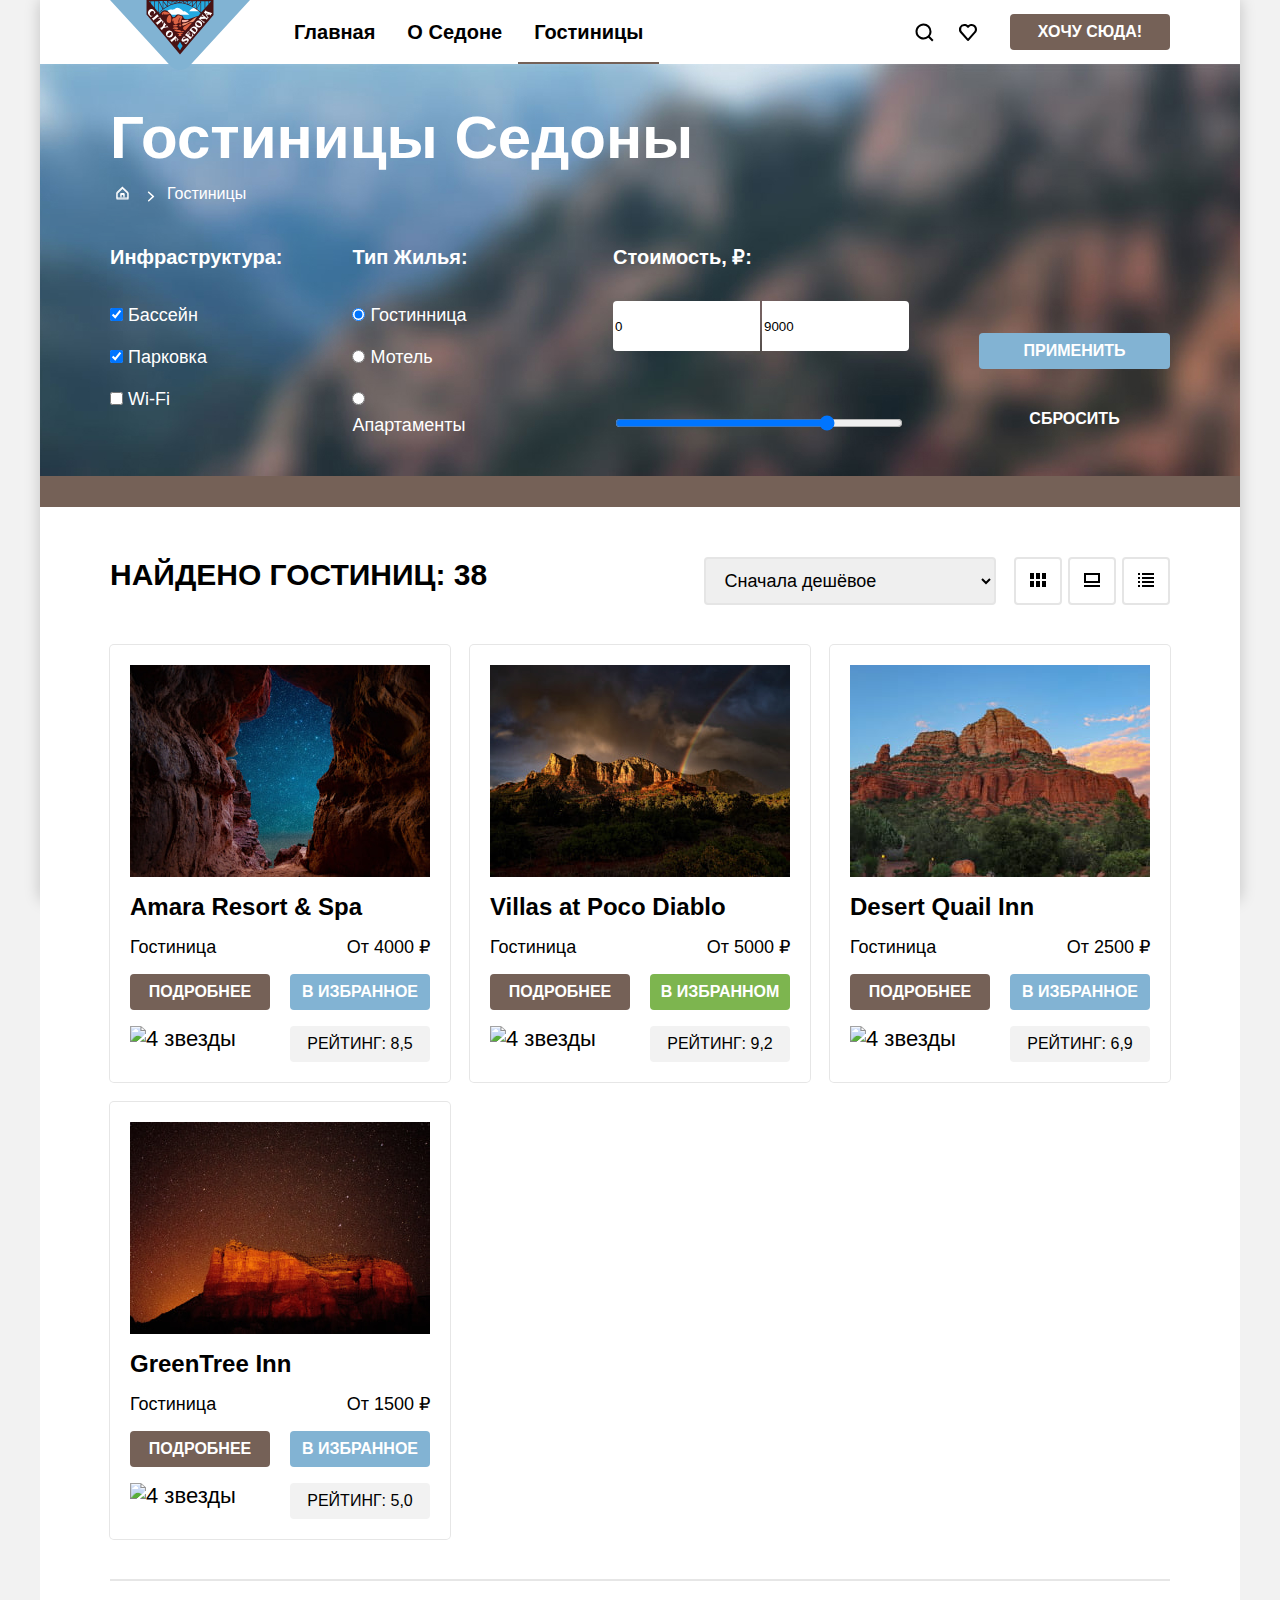
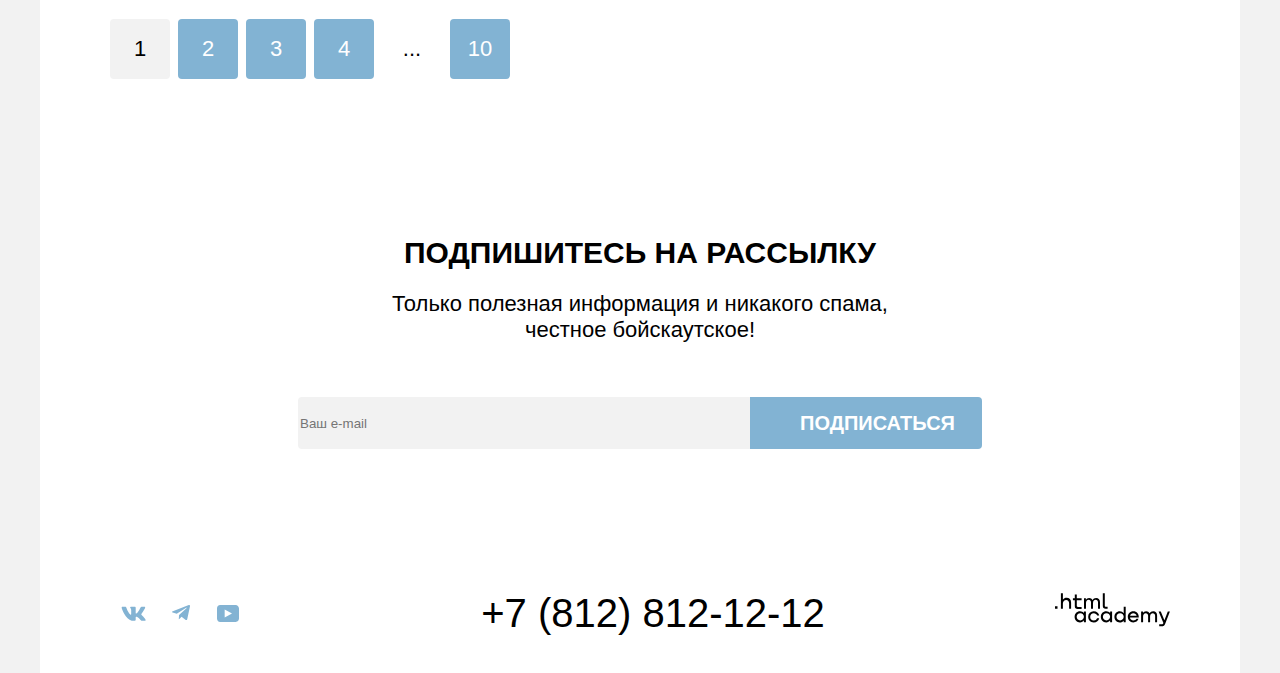
==== commit 49c2769f: "Доделаны стили при наведении" ====
--- a/catalog.html
+++ b/catalog.html
@@ -58,6 +58,9 @@
               <ul class="breadcrumbs">
                 <li class="breadcrumbs-item">
                   <a class="breadcrumbs-link breadcrumbs-icon-house" href="index.html">
+                    <svg xmlns="http://www.w3.org/2000/svg" width="13" height="13" fill="none" viewBox="0 0 13 13">
+                      <path fill="#fff" d="m6.4.5-6 5.8v6.2h12V6.3L6.4.5Zm5 11h-10V6.7l5-4.8 5 4.8v4.8Z"/><path fill="#fff" d="M4.4 10.5h1V8h2v2.5h1V7h-4v3.5Z"/>
+                    </svg>
                     <span class="visually-hidden">Главная</span>
                   </a>
                 </li>
--- a/styles/style.css
+++ b/styles/style.css
@@ -94,13 +94,13 @@
 }
 
 .nav-link-icon-search {
-  background-image: url(/images/Search.svg);
+  background-image: url(../images/Search.svg);
   background-repeat: no-repeat;
   background-position: center;
 }
 
 .nav-link-icon-favorites {
-  background-image: url(/images/favorites.svg);
+  background-image: url(../images/favorites.svg);
   background-repeat: no-repeat;
   background-position: center;
 }
@@ -140,6 +140,74 @@
   min-width: 160px;
   height: 36px;
   border: 0;
+}
+
+.navigation-user-registration:hover,
+.search-hotel-dark:hover,
+.products-card-link-buttons:hover {
+  background-color: #615048;
+  cursor: pointer;
+}
+
+.navigation-user-registration:focus,
+.search-hotel-dark:focus,
+.products-card-link-buttons:focus {
+  outline: none;
+  background-color: #615048;
+}
+
+.navigation-user-registration:focus-visible,
+.search-hotel-dark:focus-visible,
+.products-card-link-buttons:focus-visible {
+  outline: none;
+  background-color: #615048;
+}
+
+.navigation-user-registration:focus:not(:focus-visible),
+.search-hotel-dark:focus:not(:focus-visible),
+.products-card-link-buttons:focus:not(:focus-visible) {
+  background-color: #615048;
+}
+
+.navigation-user-registration:active,
+.search-hotel-dark:active,
+.products-card-link-buttons:active {
+  background-color: #756157;
+  color: #FFFFFF4D;
+}
+
+.newsletter-submit:hover,
+.products-card-favorites:hover,
+.catalog-filter-submit:hover {
+  background-color: #68A2CA;
+  cursor: pointer;
+}
+
+.newsletter-submit:focus,
+.products-card-favorites:focus,
+.catalog-filter-submit:focus {
+  background-color: #68A2CA;
+  outline: none;
+}
+
+.newsletter-submit:focus:not(:focus-visible),
+.products-card-favorites:focus:not(:focus-visible),
+.catalog-filter-submit:focus:not(:focus-visible) {
+  background-color: #68A2CA;
+}
+
+.newsletter-submit:focus-visible,
+.products-card-favorites:focus-visible,
+.catalog-filter-submit:focus-visible {
+  background-color: #68A2CA;
+  outline: none;
+}
+
+.newsletter-submit:active,
+.products-card-favorites:active,
+.catalog-filter-submit:active {
+  background-color: #82B3D3;
+  color: #FFFFFF4D;
 }
 
 .main-wellcome-to-sedona-img {
@@ -479,6 +547,26 @@
   color: #ffffff;
 }
 
+.breadcrumbs-item:hover a {
+  color: #FFFFFF99;
+}
+
+.breadcrumbs-item:hover path {
+  fill: #FFFFFF99;
+}
+
+.breadcrumbs-item:focus {
+  outline: none;
+}
+
+.breadcrumbs-item:active a {
+  color: #FFFFFF4D;
+}
+
+.breadcrumbs-item:active path {
+  fill: #FFFFFF4D;
+}
+
 .control {
   font-size: 18px;
   line-height: 23px;
@@ -586,6 +674,29 @@
 
 .products-card-favorites-active {
   background-color: #7DB54F;
+}
+
+.products-card-favorites-active:hover {
+  background-color: #6C9E42;
+}
+
+.products-card-favorites-active:focus {
+  background-color: #6C9E42;
+  outline: none;
+}
+
+.products-card-favorites-active:focus:not(:focus-visible) {
+  background-color: #6C9E42;
+}
+
+.products-card-favorites-active:focus-visible {
+  background-color: #6C9E42;
+  outline: none;
+}
+
+.products-card-favorites-active:active {
+  background-color: #7DB54F;
+  color: #FFFFFF4D;
 }
 
 .products-card-rating {
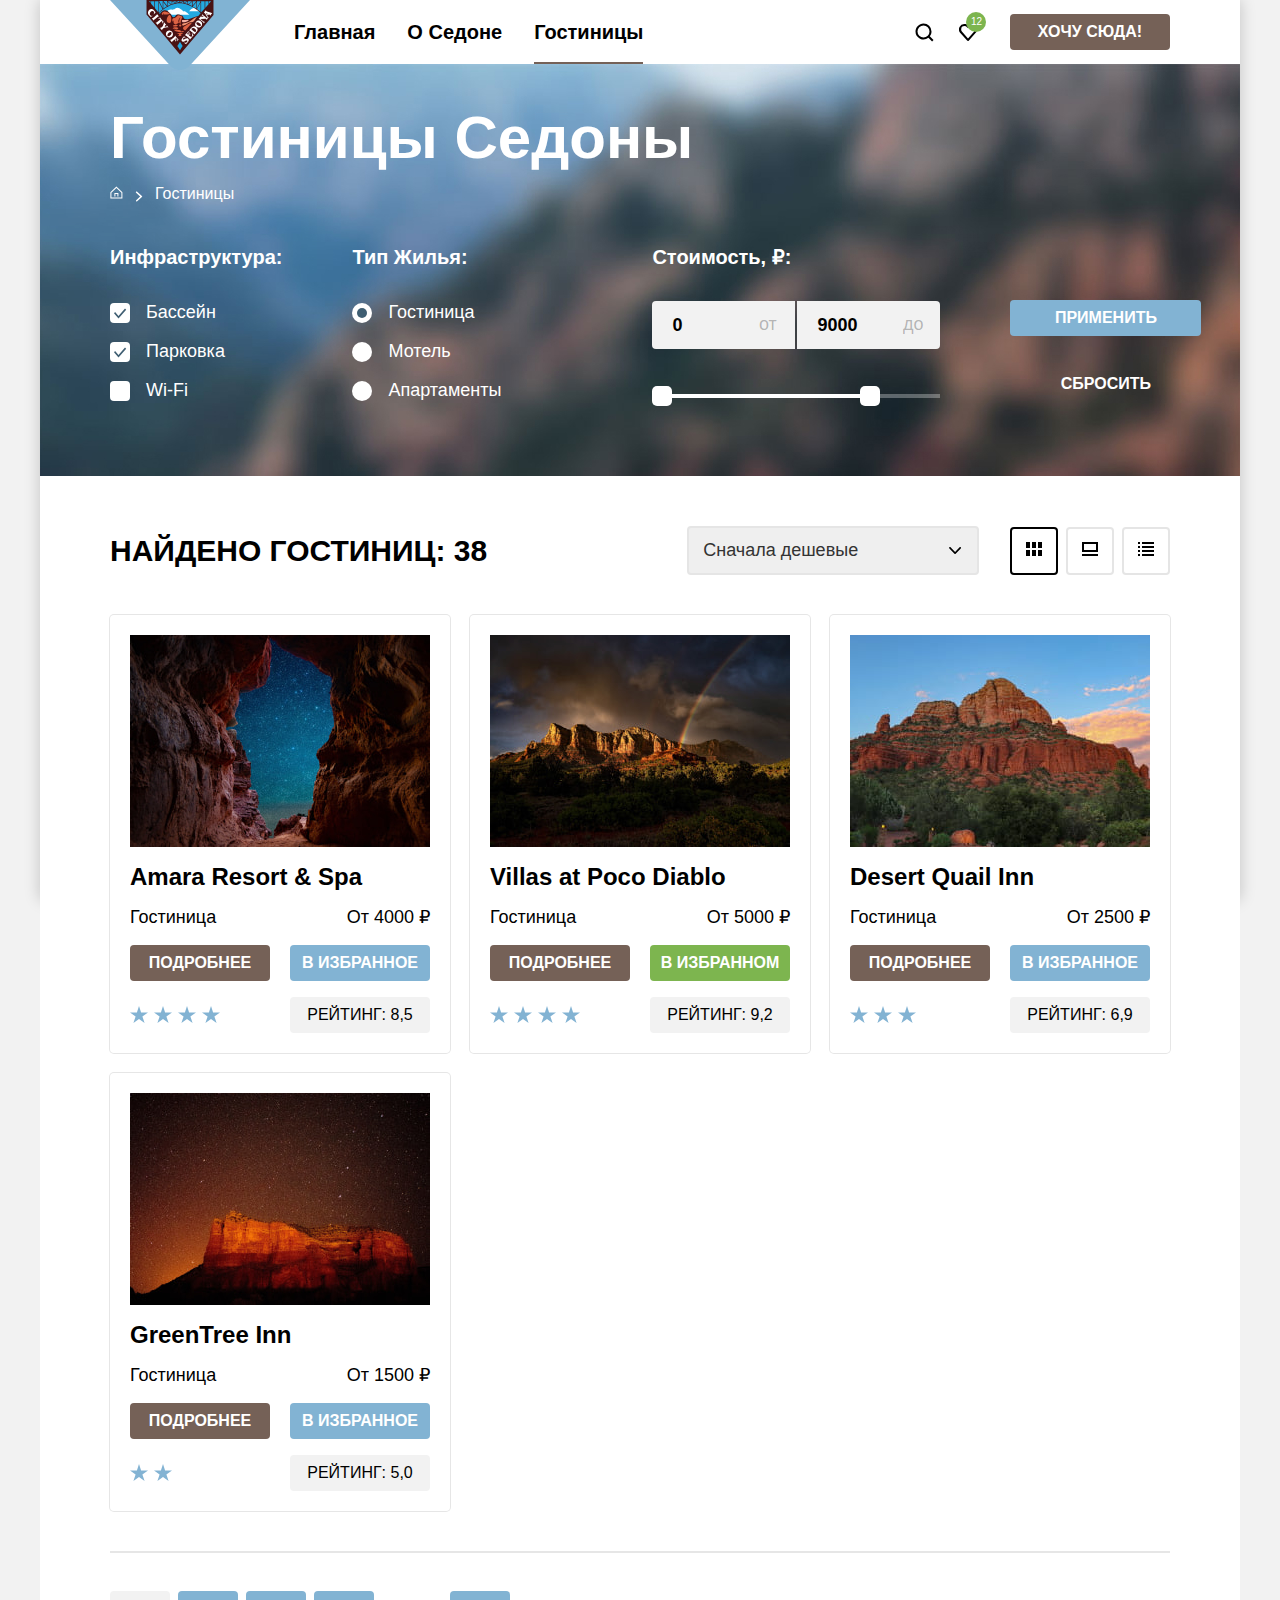
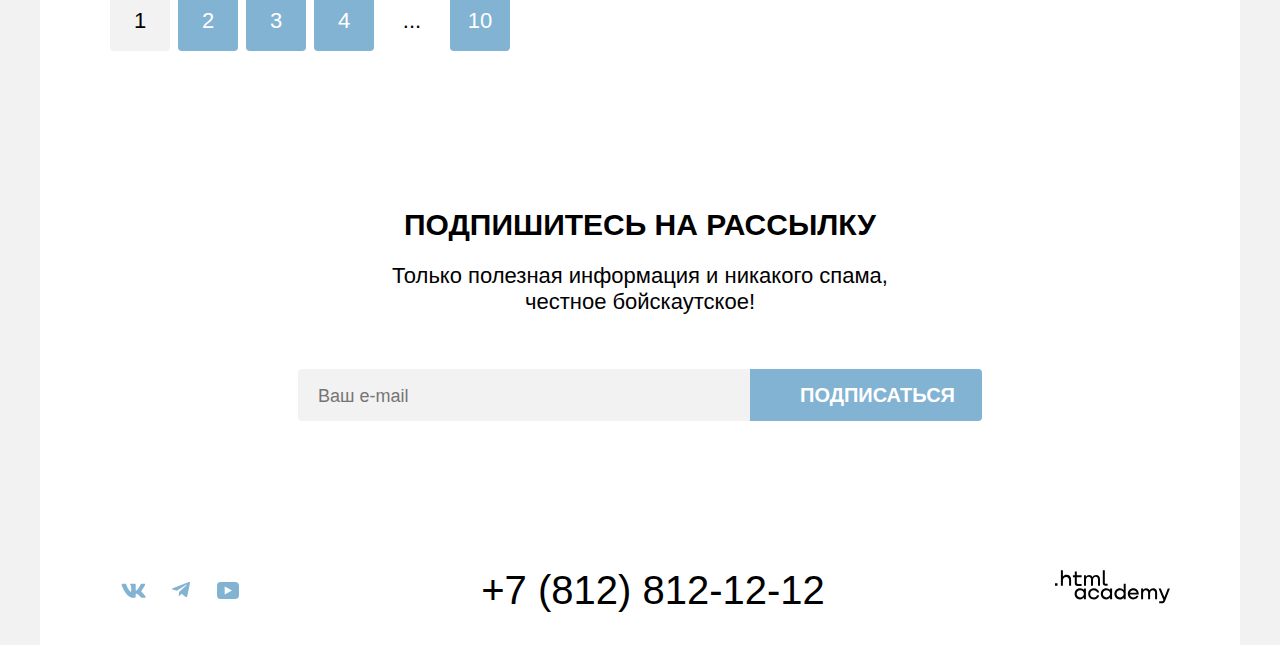
==== commit 49c93cee: "Merge pull request #1 from AleksandrEV/master" ====
--- a/catalog.html
+++ b/catalog.html
@@ -32,12 +32,13 @@
 
           <ul class="navigation-user-menu">
             <li class="navigation-user-item navigation-search">
-              <a class="navigation-user-link nav-link-icon-search" href="#">
+              <a class="navigation-user-link nav-link-icon-search" href="modal.html">
                 <span class="visually-hidden">Поиск.</span>
               </a>
             </li>
             <li class="navigation-user-item navigation-favorites">
               <a class="navigation-user-link nav-link-icon-favorites" href="#">
+                <span class="favorites-counter">12</span>
                 <span class="visually-hidden">Избранное.</span>
               </a>
             </li>
@@ -82,25 +83,28 @@
                   <ul class="catalog-filter-list">
                     <li class="catalog-filter-item">
                       <label class="control" for="advantages-pool">
-                        <input class="control-input" type="checkbox" name="selected-amenities" id="advantages-pool"
+                        <input class="control-input visually-hidden" type="checkbox" name="selected-amenities" id="advantages-pool"
                         value="Бассейн" checked>
-                        Бассейн
+                        <span class="control-mark"></span>
+                        <span class="control-label">Бассейн</span>
                       </label>
                     </li>
 
                     <li class="catalog-filter-item">
                       <label class="control" for="advantages-parking">
-                        <input class="control-input" type="checkbox" name="selected-amenities" id="advantages-parking"
+                        <input class="control-input visually-hidden" type="checkbox" name="selected-amenities" id="advantages-parking"
                         value="Парковка" checked>
-                        Парковка
+                        <span class="control-mark"></span>
+                        <span class="control-label">Парковка</span>
                       </label>
                     </li>
 
                     <li class="catalog-filter-item">
                       <label class="control" for="advantages-WiFi">
-                        <input class="control-input" type="checkbox" name="selected-amenities" id="advantages-WiFi"
+                        <input class="control-input visually-hidden" type="checkbox" name="selected-amenities" id="advantages-WiFi"
                         value="Wi-Fi">
-                        Wi-Fi
+                        <span class="control-mark"></span>
+                        <span class="control-label">Wi-Fi</span>
                       </label>
                     </li>
 
@@ -114,20 +118,23 @@
                   <ul class="catalog-filter-list">
                     <li class="catalog-filter-item">
                       <label class="control">
-                        <input class="control-input" name="type-of-housing" value="hotel" type="radio" checked>
-                        Гостинница
+                        <input class="control-input visually-hidden" name="type-of-housing" value="hotel" type="radio" checked focusable="true">
+                        <span class="control-mark-sercule"></span>
+                        <span class="control-label">Гостиница</span>
                       </label>
                     </li>
                     <li class="catalog-filter-item">
                       <label class="control">
-                        <input class="control-input" name="type-of-housing" value="Motel" type="radio">
-                        Мотель
+                        <input class="control-input visually-hidden" name="type-of-housing" value="Motel" type="radio" focusable="true">
+                        <span class="control-mark-sercule"></span>
+                        <span class="control-label">Мотель</span>
                       </label>
                     </li>
                     <li class="catalog-filter-item">
                       <label class="control">
-                        <input class="control-input" name="type-of-housing" value="apartments" type="radio">
-                        Апартаменты
+                        <input class="control-input visually-hidden" name="type-of-housing" value="apartments" type="radio" focusable="true">
+                        <span class="control-mark-sercule"></span>
+                        <span class="control-label">Апартаменты</span>
                       </label>
                     </li>
                   </ul>
@@ -136,17 +143,32 @@
                 <fieldset class="catalog-range catalog-filter-group filter-price">
                   <legend class="catalog-filter-title">Стоимость, ₽:</legend>
                   <div class="catalog-inputs-range">
-                    <input class="catalog-range-input price-start" name="min-price" type="number" min="0" max="10000" value="0">
-                    <input class="catalog-range-input price-end" name="max-price" type="number" min="0" max="10000" value="9000">
+                    <label for="price-start" class="range-label range-label-min">
+                      от
+                    </label>
+                      <input class="catalog-range-input price-start" name="min-price" id="price-start" type="number" min="0" max="10000" value="" placeholder="0">
+                    <label for="price-end" class="range-label range-label-max">
+                      до
+                    </label>
+                      <input class="catalog-range-input price-end" name="max-price" id="price-end" type="number" min="0" max="10000" value="" placeholder="9000">
                   </div>
                   <div class="catalog-range-price">
-                    <input class="range-price" type="range" min="0" max="12000" value="9000">
+                    <div class="range-scale">
+                      <div class="range-bar" style="left: 0; width: 220px;">
+                        <button type="button" class="toggle-button toggle-min">
+                        </button>
+
+                        <button type="button" class="toggle-button toggle-max">
+                        </button>
+                      </div>
+                    </div>
+
                   </div>
                 </fieldset>
 
                 <div class="catalog-filter-group filter-list-button">
                   <input class="button-filter catalog-filter-submit" type="submit" value="ПРИМЕНИТЬ">
-                  <button class="button-filter catalog-filter-reset">СБРОСИТЬ</button>
+                  <button type="reset" class="button-filter catalog-filter-reset">СБРОСИТЬ</button>
                 </div>
               </form>
             </section>
@@ -156,22 +178,22 @@
         <div class="catalog-products-container">
           <header class="catalog-header-hotels">
             <span class="hotels-navigationquantity">НАЙДЕНО ГОСТИНИЦ: 38</span>
+
             <select class="select-control" aria-label="Сортировка">
-              <option class="select-control-cheap" value="cheap">Сначала дешёвое</option>
-              <option class="select-control-expensive" value="expensive">Сначала дорогое</option>
+              <option class="select-control-cheap" value="cheap">Сначала дешевые</option>
             </select>
             <div class="catalog-card">
-              <button class="catalog-card-variant">
+              <button type="button" class="catalog-card-variant catalog-card-variant-curent">
                 <svg xmlns="http://www.w3.org/2000/svg"  focusable="false" aria-hidden="true"  width="16" height="14" fill="none" viewBox="0 0 16 14">
                   <path fill="#000" d="M4 0H0v6h4V0ZM16 0h-4v6h4V0ZM10 0H6v6h4V0ZM4 8H0v6h4V8ZM16 8h-4v6h4V8ZM10 8H6v6h4V8Z"/>
                 </svg>
               </button>
-              <button class="catalog-card-variant">
+              <button type="button" class="catalog-card-variant">
                 <svg focusable="false" aria-hidden="true"  xmlns="http://www.w3.org/2000/svg" width="16" height="14" fill="none" viewBox="0 0 16 14">
                   <path fill="#000" d="M16 12H0v2h16v-2ZM14 2v6H2V2h12Zm2-2H0v10h16V0Z"/>
                 </svg>
               </button>
-              <button class="catalog-card-variant">
+              <button type="button" class="catalog-card-variant">
                 <svg focusable="false" aria-hidden="true"  xmlns="http://www.w3.org/2000/svg" width="16" height="14" fill="none" viewBox="0 0 16 14">
                   <path fill="#000" d="M2 0H0v2h2V0ZM16 0H4v2h12V0ZM2 4H0v2h2V4ZM16 4H4v2h12V4ZM2 8H0v2h2V8ZM16 8H4v2h12V8ZM2 12H0v2h2v-2ZM16 12H4v2h12v-2Z"/>
                 </svg>
@@ -192,8 +214,21 @@
                 <p class="products-card-type-hostel">Гостиница</p>
                 <p class="products-card-price">От 4000 ₽</p>
                 <a class="products-card-link-buttons card-buttons-item" href="#">ПОДРОБНЕЕ</a>
-                <button class="products-card-favorites card-buttons-item">В ИЗБРАННОЕ</button>
-                <img class="products-card-stars card-buttons-item" src="#" alt="4 звезды">
+                <button type="button" class="products-card-favorites card-buttons-item">В ИЗБРАННОЕ</button>
+                <div class="stars-favorite">
+                  <svg width="18" height="17" viewBox="0 0 18 17" fill="none" xmlns="http://www.w3.org/2000/svg">
+                    <path d="M9 0L11.1 6.5H18L12.4 10.5L14.6 17L9 13L3.4 17L5.6 10.5L0 6.5H6.9L9 0Z" fill="#83B3D3" />
+                  </svg>
+                  <svg width="18" height="17" viewBox="0 0 18 17" fill="none" xmlns="http://www.w3.org/2000/svg">
+                    <path d="M9 0L11.1 6.5H18L12.4 10.5L14.6 17L9 13L3.4 17L5.6 10.5L0 6.5H6.9L9 0Z" fill="#83B3D3" />
+                  </svg>
+                  <svg width="18" height="17" viewBox="0 0 18 17" fill="none" xmlns="http://www.w3.org/2000/svg">
+                    <path d="M9 0L11.1 6.5H18L12.4 10.5L14.6 17L9 13L3.4 17L5.6 10.5L0 6.5H6.9L9 0Z" fill="#83B3D3" />
+                  </svg>
+                  <svg width="18" height="17" viewBox="0 0 18 17" fill="none" xmlns="http://www.w3.org/2000/svg">
+                    <path d="M9 0L11.1 6.5H18L12.4 10.5L14.6 17L9 13L3.4 17L5.6 10.5L0 6.5H6.9L9 0Z" fill="#83B3D3" />
+                  </svg>
+                </div>
                 <span class="products-card-rating card-buttons-item">РЕЙТИНГ: 8,5</span>
               </li>
 
@@ -206,8 +241,21 @@
                 <p class="products-card-type-hostel">Гостиница</p>
                 <p class="products-card-price">От 5000 ₽</p>
                 <a class="products-card-link-buttons card-buttons-item" href="#">ПОДРОБНЕЕ</a>
-                <button class="products-card-favorites products-card-favorites-active card-buttons-item">В ИЗБРАННОM</button>
-                <img class="products-card-stars card-buttons-item" src="#" alt="4 звезды">
+                <button type="button" class="products-card-favorites products-card-favorites-active card-buttons-item">В ИЗБРАННОM</button>
+                <div class="stars-favorite">
+                  <svg width="18" height="17" viewBox="0 0 18 17" fill="none" xmlns="http://www.w3.org/2000/svg">
+                    <path d="M9 0L11.1 6.5H18L12.4 10.5L14.6 17L9 13L3.4 17L5.6 10.5L0 6.5H6.9L9 0Z" fill="#83B3D3" />
+                  </svg>
+                  <svg width="18" height="17" viewBox="0 0 18 17" fill="none" xmlns="http://www.w3.org/2000/svg">
+                    <path d="M9 0L11.1 6.5H18L12.4 10.5L14.6 17L9 13L3.4 17L5.6 10.5L0 6.5H6.9L9 0Z" fill="#83B3D3" />
+                  </svg>
+                  <svg width="18" height="17" viewBox="0 0 18 17" fill="none" xmlns="http://www.w3.org/2000/svg">
+                    <path d="M9 0L11.1 6.5H18L12.4 10.5L14.6 17L9 13L3.4 17L5.6 10.5L0 6.5H6.9L9 0Z" fill="#83B3D3" />
+                  </svg>
+                  <svg width="18" height="17" viewBox="0 0 18 17" fill="none" xmlns="http://www.w3.org/2000/svg">
+                    <path d="M9 0L11.1 6.5H18L12.4 10.5L14.6 17L9 13L3.4 17L5.6 10.5L0 6.5H6.9L9 0Z" fill="#83B3D3" />
+                  </svg>
+                </div>
                 <span class="products-card-rating card-buttons-item">РЕЙТИНГ: 9,2</span>
               </li>
 
@@ -220,8 +268,18 @@
                 <p class="products-card-type-hostel">Гостиница</p>
                 <p class="products-card-price">От 2500 ₽</p>
                 <a class="products-card-link-buttons card-buttons-item" href="#">ПОДРОБНЕЕ</a>
-                <button class="products-card-favorites card-buttons-item">В ИЗБРАННОЕ</button>
-                <img class="products-card-stars card-buttons-item" src="#" alt="4 звезды">
+                <button type="button" class="products-card-favorites card-buttons-item">В ИЗБРАННОЕ</button>
+                <div class="stars-favorite">
+                  <svg width="18" height="17" viewBox="0 0 18 17" fill="none" xmlns="http://www.w3.org/2000/svg">
+                    <path d="M9 0L11.1 6.5H18L12.4 10.5L14.6 17L9 13L3.4 17L5.6 10.5L0 6.5H6.9L9 0Z" fill="#83B3D3" />
+                  </svg>
+                  <svg width="18" height="17" viewBox="0 0 18 17" fill="none" xmlns="http://www.w3.org/2000/svg">
+                    <path d="M9 0L11.1 6.5H18L12.4 10.5L14.6 17L9 13L3.4 17L5.6 10.5L0 6.5H6.9L9 0Z" fill="#83B3D3" />
+                  </svg>
+                  <svg width="18" height="17" viewBox="0 0 18 17" fill="none" xmlns="http://www.w3.org/2000/svg">
+                    <path d="M9 0L11.1 6.5H18L12.4 10.5L14.6 17L9 13L3.4 17L5.6 10.5L0 6.5H6.9L9 0Z" fill="#83B3D3" />
+                  </svg>
+                </div>
                 <span class="products-card-rating card-buttons-item">РЕЙТИНГ: 6,9</span>
               </li>
 
@@ -234,8 +292,15 @@
                 <p class="products-card-type-hostel">Гостиница</p>
                 <p class="products-card-price">От 1500 ₽</p>
                 <a class="products-card-link-buttons card-buttons-item" href="#">ПОДРОБНЕЕ</a>
-                <button class="products-card-favorites card-buttons-item">В ИЗБРАННОЕ</button>
-                <img class="products-card-stars card-buttons-item" src="#" alt="4 звезды">
+                <button type="button" class="products-card-favorites card-buttons-item">В ИЗБРАННОЕ</button>
+                <div class="stars-favorite">
+                  <svg width="18" height="17" viewBox="0 0 18 17" fill="none" xmlns="http://www.w3.org/2000/svg">
+                    <path d="M9 0L11.1 6.5H18L12.4 10.5L14.6 17L9 13L3.4 17L5.6 10.5L0 6.5H6.9L9 0Z" fill="#83B3D3" />
+                  </svg>
+                  <svg width="18" height="17" viewBox="0 0 18 17" fill="none" xmlns="http://www.w3.org/2000/svg">
+                    <path d="M9 0L11.1 6.5H18L12.4 10.5L14.6 17L9 13L3.4 17L5.6 10.5L0 6.5H6.9L9 0Z" fill="#83B3D3" />
+                  </svg>
+                </div>
                 <span class="products-card-rating card-buttons-item">РЕЙТИНГ: 5,0</span>
               </li>
             </ul>
@@ -273,7 +338,7 @@
           <h2 class="main-title newsletter-title-catalog">ПОДПИШИТЕСЬ НА РАССЫЛКУ</h2>
           <p class="main-text newsletter-text-catalog">Только полезная информация и никакого спама,<br>честное бойскаутское!</p>
           <form class="newsletter-form" action="https://echo.htmlacademy.ru" method="get">
-            <input class="newsletter-input newsletter-input-catalog" type="text" placeholder="Ваш e-mail">
+            <input class="newsletter-input newsletter-input-catalog" type="text" placeholder="Ваш e-mail" required name="e-mail:">
             <input class="newsletter-submit" type="submit" value="ПОДПИСАТЬСЯ">
           </form>
         </section>
@@ -314,6 +379,87 @@
           </svg>
         </a>
       </footer>
+
+      <div class="modal-container modal-window-close">
+        <div class="modal modal-auth">
+          <h3 class="modal-title">Поиск гостиницы в Седоне</h3>
+          <button type="button" class="modal-close">
+            <svg class="modal-close-svg" width="14" height="14" viewBox="0 0 14 14" fill="none" xmlns="http://www.w3.org/2000/svg">
+              <path d="M14 1.29231L12.7077 0L7 5.70769L1.29231 0L0 1.29231L5.70769 7L0 12.7077L1.29231 14L7 8.29231L12.7077 14L14 12.7077L8.29231 7L14 1.29231Z" fill="black"/>
+              </svg>
+            <span class="visually-hidden">Закрыть.</span>
+          </button>
+
+          <form class="modal-form" action="https://echo.htmlacademy.ru/" method="post">
+            <ul class="modal-form-list">
+
+              <li class="modal-form-item">
+                <label class="modal-label-arrival" for="arrival-date">
+                  Дата Заезда:
+                </label>
+                <input class="modal-inpit-date modal-arrival-date" type="datetime" name="arrival-date" id="arrival-date" value="27 апреля 2020" required>
+                <span class="modal-alert modal-alert-wrong">Мы не можем отправить вас в прошлое.</spa>
+              </li>
+
+              <li class="modal-form-item">
+                <label class="modal-label-departure" for="departure-date">
+                  Дата Выезда:
+                </label>
+                <input class="modal-inpit-date modal-departure-date" type="datetime" id="departure-date" name="departure-date" value="1 сентября 2023" required>
+                <span class="modal-alert">На эти даты есть свободные номера. Пока есть.</span>
+              </li>
+
+              <li class="modal-form-item-mini">
+                <div class="corent-container">
+                  <label class="modal-label-mini modal-counter-people" for="counter-people">
+                    Взрослые:
+                  </label>
+                  <button type="button" class="min-curent">
+                    <svg class="svg-sum-min" width="14" height="2" viewBox="0 0 14 2" fill="none" xmlns="http://www.w3.org/2000/svg">
+                      <path d="M0 0L0 2L14 2V0L0 0Z" fill="#756157" fill-opacity="0.3"/>
+                  </button>
+                  <input class="modal-counter modal-inpit-people-counter" name="number-of-adults" id="counter-people" type="number" placeholder="2" required>
+                  <button type="button" class="sum-curent">
+                    <svg class="svg-sum-min"  width="14" height="14" viewBox="0 0 14 14" fill="none" xmlns="http://www.w3.org/2000/svg">
+                      <path d="M14 6H8V0H6V6H0V8H6V14H8V8H14V6Z" fill="#756157" fill-opacity="0.3"/>
+                    </svg>
+                  </button>
+                </div>
+                <div class="corent-container">
+                  <span class="modal-label-mini">
+                    <label class="modal-label-mini modal-counter-children" for="counter-children">
+                      Дети:
+                    </label>
+                    <span class="tooltip">
+                      <button type="button" class="tooltip-toggle" aria-labelledby="tooltip-label-date">
+                        <svg class="tooltip-icon" width="2" height="12" viewBox="0 0 2 12" fill="none" xmlns="http://www.w3.org/2000/svg">
+                          <path fill-rule="evenodd" clip-rule="evenodd" d="M0 0H2V2H0V0ZM2 12H0V3H2V12Z" fill="white"/>
+                          </svg>
+                      </button>
+                      <span role="tooltip" class="tooltip-text" id="tooltip-label-date">Укажите количество детей, которые будут с вами, возраст которых от 6 до 18 лет. Дети до 6 лет размещаются бесплатно.</span>
+                    </span>
+                  </span>
+                  <button type="button" class="min-curent">
+                    <svg class="svg-sum-min"  width="14" height="2" viewBox="0 0 14 2" fill="none" xmlns="http://www.w3.org/2000/svg">
+                      <path d="M0 0L0 2L14 2V0L0 0Z" fill="#756157" fill-opacity="0.3"/>
+                    </svg>
+                  </button>
+                  <input class="modal-counter modal-inpit-children-counter" name="number-of-children" id="counter-children" type="number" placeholder="2" required>
+                  <button type="button" class="sum-curent">
+                    <svg class="svg-sum-min"  width="14" height="14" viewBox="0 0 14 14" fill="none" xmlns="http://www.w3.org/2000/svg">
+                      <path d="M14 6H8V0H6V6H0V8H6V14H8V8H14V6Z" fill="#756157" fill-opacity="0.3"/>
+                    </svg>
+                  </button>
+                </div>
+
+              </li>
+
+            </ul>
+            <button type="submit" class="modal-botton-search">найти</button>
+          </form>
+        </div>
+      </div>
+
     </div>
   </body>
 
--- a/styles/style.css
+++ b/styles/style.css
@@ -21,7 +21,6 @@
 body {
   font-family: 'PT Sans', sans-serif;
   font-size: 22px;
-  min-height: 100vh;
   line-height: 26px;
   color: #000000;
   font-weight: 400;
@@ -103,6 +102,28 @@
   background-image: url(../images/favorites.svg);
   background-repeat: no-repeat;
   background-position: center;
+  position: relative;
+}
+
+.nav-link-icon-favorites::before {
+  position: absolute;
+  content: '';
+  background-color: #7DB54F;
+  width: 20px;
+  height: 20px;
+  border-radius: 10px;
+  right: 4px;
+  top: 13px;
+}
+
+.favorites-counter {
+  position: absolute;
+  font-weight: 400;
+  font-size: 10px;
+  line-height: 10px;
+  color: white;
+  right: 8px;
+  top: 18px;
 }
 
 .header-navigation-list {
@@ -114,7 +135,9 @@
 
 .header-navigation-link {
   display: block;
-  padding: 20px 16px;
+  padding: 20px 0;
+  margin-left: 16px;
+  margin-right: 16px;
   font-weight: 700;
 }
 
@@ -438,7 +461,6 @@
   color: #ffffff;
   width: 684px;
   margin: 0 auto;
-  margin-top: 0;
 }
 
 .newsletter-title {
@@ -505,6 +527,15 @@
   box-sizing: border-box;
   border: 0;
   border-radius: 4px 0 0 4px;
+  padding: 14px 20px;
+  background-color: #F2F2F2;
+  font: inherit;
+}
+
+.newsletter-input::placeholder {
+  font-weight: 400;
+  font-size: 18px;
+  line-height: 24px;
 }
 
 .newsletter-submit {
@@ -579,9 +610,24 @@
 }
 
 .select-control {
+  width: 292px;
+  min-height: 49px;
+  border-radius: 4px;
+  border: 2px solid #E5E5E5;
+  padding-left: 14px;
+  box-sizing: border-box;
+  margin-right: auto;
+  cursor: pointer;
   font-size: 18px;
   line-height: 21px;
-  border: 2px solid #E5E5E5;
+  color: rgba(51, 51, 51, 1);
+  padding-right: 25px;
+  -webkit-appearance: none;
+  -moz-appearance: none;
+  appearance: none;
+  background-image: url(../images/arrow-select.svg);
+  background-repeat: no-repeat;
+  background-position: right 16px center;
 }
 
 .select-control:hover {
@@ -720,7 +766,8 @@
 .navigation-user-menu,
 .advantages-list,
 .main-infrastructure-list,
-.social-media-list {
+.social-media-list,
+.modal-form-list {
   list-style-type: none;
   padding-left: 0;
   margin: 0;
@@ -739,15 +786,14 @@
   display: flex;
   justify-content: space-between;
   flex-wrap: wrap;
-  align-content: center;
   min-height: 120px;
-  padding: 0 70px;
+  padding: 45px 70px 0 70px;
   background-color: #ffffff;
+  box-sizing: border-box;
 }
 
 .social-media-list {
   display: flex;
-  align-items: center;
 }
 
 .social-media-link {
@@ -814,6 +860,8 @@
 .filter-container {
   width: 1060px;
   padding: 35px 70px 70px 70px;
+  min-height: 412px;
+  box-sizing: border-box;
 }
 
 .catalog-filter-title {
@@ -833,7 +881,7 @@
 
 .catalog-filter-submit {
   background-color: #82B3D3;
-  margin-bottom: 32px;
+  margin-bottom: 30px;
 }
 
 .catalog-filter-reset {
@@ -853,6 +901,99 @@
   margin-left: 0;
 }
 
+.control {
+  position: relative;
+  display: block;
+  padding-left: 36px;
+  cursor: pointer;
+}
+
+.control-mark {
+  position: absolute;
+  border-radius: 4px;
+  width: 20px;
+  height: 20px;
+  background-color: #ffffff;
+  top: 2px;
+  left: 0;
+}
+
+.control:hover .control-mark {
+  background-color: #ffffff99
+}
+
+.control:hover .control-label {
+  color: #ffffff99;
+}
+
+.control:focus {
+  border: 3px solid #83B3D3;
+  border-radius: 4px;
+}
+
+.control:active .control-mark {
+  background-color: #ffffff99
+}
+
+.control:active .control-label {
+  color: #ffffff99;
+}
+
+.control-input[type='checkbox']:checked + .control-mark::before {
+  content: '';
+  position: absolute;
+  background-image: url(../images/check-mark.svg);
+  background-repeat: no-repeat;
+  width: 20px;
+  height: 20px;
+  top: 5px;
+  left: 4px;
+}
+
+.control-input[type='checkbox']:focus + .control-mark {
+  outline: 3px solid #83B3D3;
+}
+
+.control-input[type='radio']:focus + .control-mark-sercule {
+  outline: 3px solid #83B3D3;
+}
+
+.control-mark-sercule {
+  position: absolute;
+  border-radius: 50%;
+  width: 20px;
+  height: 20px;
+  background-color: #ffffff;
+  top: 2px;
+  left: 0;
+}
+
+.control:hover .control-mark-sercule {
+  background-color: #ffffff99
+}
+
+.control:focus .control-mark-sercule {
+  outline: 3px solid #83B3D3;
+  border-radius: 50%;
+  width: 20px;
+  height: 20px;
+}
+
+.control:active .control-mark-sercule {
+  background-color: #ffffff99
+}
+
+.control-input[type='radio']:checked + .control-mark-sercule::before {
+  content: '';
+  position: absolute;
+  background-color: rgba(63, 94, 114, 1);
+  border-radius: 50%;
+  width: 10px;
+  height: 10px;
+  top: 5px;
+  left: 5px;
+}
+
 .filter-infrastructure {
   margin-right: 70px;
   width: 150px;
@@ -870,20 +1011,69 @@
 .catalog-range {
   width: 160px;
   margin-right: 70px;
+  padding-left: 11px;
 }
 
 .catalog-inputs-range {
   display: flex;
+  position: relative;
 }
 
 .catalog-range-input {
   width: 143px;
   height: 48px;
   border: 0;
+  font: inherit;
+  padding: 12px 45px 12px 20px;
+  box-sizing: border-box;
+  font-weight: 700;
+  font-size: 18px;
+  background-color: #F2F2F2;
 }
 
 .catalog-range-price {
   margin-top: auto;
+  padding-bottom: 4px;
+}
+
+.range-scale {
+  position: relative;
+  height: 4px;
+  background-color: #ffffff4d;
+}
+
+.range-bar {
+  position: absolute;
+  height: 4px;
+  background-color: #ffffff;
+}
+
+.stars-favorite {
+  display: flex;
+  align-items: center;
+}
+
+.stars-favorite svg {
+  margin-right: 6px;
+}
+
+.toggle-button {
+  position: absolute;
+  height: 20px;
+  width: 20px;
+  background-color: #ffffff;
+  border-radius: 5px;
+  cursor: pointer;
+  border: 0;
+}
+
+.toggle-min {
+  top: -8px;
+}
+
+.toggle-max {
+  top: -8px;
+  right: -8px;
 }
 
 .range-price {
@@ -897,6 +1087,32 @@
 
 .price-end {
   border-radius: 0 4px 4px 0;
+}
+
+.range-label {
+  position: absolute;
+  color: #00000044;
+  top: 10px;
+  font-weight: 400;
+  font-size: 18px;
+}
+
+.catalog-range-input::-webkit-outer-spin-button,
+input::-webkit-inner-spin-button {
+    -webkit-appearance: none;
+    margin: 0;
+}
+
+.catalog-range-input::placeholder {
+  color: #000000;
+}
+
+.range-label-min {
+  left: 37%;
+}
+
+.range-label-max {
+  left: 87%;
 }
 
 .filter-list-button {
@@ -909,10 +1125,12 @@
   height: 36px;
   padding: 0;
   border: 0;
+  font-family: 'PT Sans', sans-serif;
 }
 
 .control-input {
   margin: 0;
+  font: inherit;
 }
 
 .catalog-filter-item:not(:last-child) {
@@ -928,25 +1146,22 @@
 
 .catalog-header-hotels {
   display: flex;
-  justify-content: space-between;
+  align-items: center;
   padding-bottom: 40px;
-}
-
-.select-control {
-  width: 292px;
-  border-radius: 4px;
-  border: 2px solid #E5E5E5;
-  padding-left: 14px;
-  box-sizing: border-box;
-}
-
-.select-control-cheap,
-.select-control-expensive {
+  position: relative;
+}
+
+.select-control-cheap {
   padding: 0;
 }
 
 .hotels-navigationquantity {
   margin-right: 200px;
+}
+
+.catalog-card {
+  display: flex;
+  justify-content: flex-end;
 }
 
 .catalog-card-variant {
@@ -955,6 +1170,17 @@
   background-color: white;
   border: 2px solid #E5E5E5;
   border-radius: 4px;
+  cursor: pointer;
+  box-sizing: border-box;
+  margin-right: 8px;
+}
+
+.catalog-card-variant:last-child {
+  margin-right: 0;
+}
+
+.catalog-card-variant-curent {
+  border: 2px solid #000000;
 }
 
 .catalog-card-variant:hover {
@@ -994,6 +1220,8 @@
   row-gap: 16px;
   padding: 20px;
   box-shadow: 0 0 0 1px #e6e6e6;
+  min-height: 438px;
+  box-sizing: border-box;
 }
 
 .catalog-pagination {
@@ -1097,6 +1325,33 @@
   color: #000000;
 }
 
+.search-hotel-link {
+  display: block;
+  margin: 0 auto;
+  text-decoration: none;
+  border-radius: 4px;
+  padding: 8px 20px;
+  width: 376px;
+  min-height: 52px;
+  box-sizing: border-box;
+  color: #ffffff  ;
+  background-color: #756157;
+  font-weight: 700;
+  font-size: 20px;
+  line-height: 36px;
+  text-transform: uppercase;
+  text-align: center;
+}
+
+.search-hotel-link:hover {
+  background-color: #615048;
+}
+
+.search-hotel-link:active {
+  background-color: #756157;
+  color: #FFFFFF4D;
+}
+
 .catalog-pagination-item-ellipses {
   display: flex;
   align-content: center;
@@ -1133,17 +1388,17 @@
 
 .newsletter-input-catalog {
   background-color: #F2F2F2;
+  padding: 14px 20px;
+  font: inherit;
 }
 
 .newsletter-title-catalog {
-  margin-top: 0;
   margin: 0 auto;
   width: 684px;
   margin-bottom: 20px;
 }
 
 .newsletter-text-catalog {
-  margin-top: 0;
   margin: 0 auto;
   width: 684px;
   margin-bottom: 54px;
@@ -1159,11 +1414,7 @@
 }
 
 .breadcrumbs-icon-house {
-  background-image: url(../images/house.svg);
-  background-repeat: no-repeat;
-  background-position: center;
   min-width: 13px;
-  padding: 0 6px;
 }
 
 .breadcrumbs-icon-arrow {
@@ -1172,6 +1423,316 @@
   background-position: center 12px;
   padding: 0 6px;
   min-width: 8px;
+}
+
+.modal-container {
+  position: fixed;
+  top: 0;
+  left: 0;
+  display: flex;
+  width: 100%;
+  height: 100%;
+  background-color: rgba(242, 242, 242, 0.8);
+  justify-content: center;
+  align-content: center;
+  flex-wrap: wrap;
+}
+
+.modal-window-close {
+  display: none;
+}
+
+.modal-container-link {
+  position: fixed;
+  top: 0;
+  left: 0;
+  display: flex;
+  width: 100%;
+  height: 100%;
+  background-color: rgba(242, 242, 242, 0.8);
+  justify-content: center;
+  align-content: center;
+  flex-wrap: wrap;
+}
+
+.modal {
+  position: relative;
+  border-radius: 30px;
+  padding: 64px 70px;
+  width: 717px;
+  min-height: 576px;
+  box-sizing: border-box;
+  background-color: #ffffff;
+  box-shadow: 0 25px 50px 0 rgba(0, 0, 0, 0.15);
+}
+
+.modal-close {
+  position: absolute;
+  width: 52px;
+  height: 52px;
+  border-radius: 50%;
+  top: 64px;
+  right: 52px;
+  border: 0;
+  background-color: #F2F2F2;
+  cursor: pointer;
+}
+
+.modal-close:hover {
+  background-color: rgba(230, 230, 230, 1);
+}
+
+.modal-close:focus {
+  outline: 3px solid rgba(131, 179, 211, 1);
+}
+
+.modal-close:active {
+  background-color:  rgba(230, 230, 230, 1);
+}
+
+.modal-close:active path {
+  fill: rgba(0, 0, 0, 0.109);
+}
+
+.modal-close-svg {
+  position: absolute;
+  top: 19px;
+  left: 19px;
+}
+
+.modal-title {
+  margin: 0;
+  text-transform: uppercase;
+  margin-bottom: 64px;
+  font-family: 'PT Sans', sans-serif;
+  font-weight: 700;
+  font-size: 30px;
+  line-height: 36px;
+  padding-right: 50px;
+}
+
+.modal-form-list {
+  display: flex;
+  flex-wrap: wrap;
+  flex-direction: column;
+  font-weight: 700;
+  font-size: 20px;
+  line-height: 24px;
+  margin-bottom: 48px;
+}
+
+.modal-form-item {
+  margin-bottom: 48px;
+}
+
+.modal-form-item {
+  position: relative;
+  display: flex;
+  flex-wrap: wrap;
+  align-items: center;
+  justify-content: space-between;
+}
+
+.modal-form-item-mini {
+  display: flex;
+  flex-wrap: wrap;
+  align-items: center;
+  justify-content: space-between;
+}
+
+.modal-label-mini {
+  position: relative;
+}
+
+.modal-alert {
+  position: absolute;
+  top: 50px;
+  left: 157px;
+  font-weight: 400;
+  font-size: 16px;
+  line-height: 21px;
+}
+
+.modal-alert-wrong {
+  color: #FF5757;
+}
+
+.modal-inpit-date {
+  min-height: 48px;
+  width: 440px;
+  margin-right: 0;
+  border: 0;
+  background-color: #F2F2F2;
+  border-radius: 4px;
+  padding: 12px 50px 12px 12px;
+  box-sizing: border-box;
+  font-family: 'PT Sans', sans-serif;
+  font-weight: 700;
+  font-size: 18px;
+  line-height: 24px;
+  background-image: url(../images/calendar.svg);
+  background-repeat: no-repeat;
+  background-position: center right 22px;
+}
+
+.modal-counter {
+  min-height: 48px;
+  width: 110px;
+  margin-right: 0;
+  border: 0;
+  background-color: #F2F2F2;
+  border-radius: 4px;
+  padding: 12px 20px 12px 49px;
+  box-sizing: border-box;
+  order: 1;
+}
+
+.modal-counter::placeholder {
+  font-weight: 700;
+  font-size: 18px;
+  line-height: 20px;
+  color: #000000;
+}
+
+.modal-counter-people {
+  margin-right: 42px;
+}
+
+.modal-inpit-children-counter {
+  margin-left: 82px;
+}
+
+.modal-botton-search {
+  text-transform: uppercase;
+  min-width: 577px;
+  min-height: 60px;
+  border-radius: 10px;
+  padding: 18px 77px;
+  box-sizing: border-box;
+  cursor: pointer;
+  border: 0;
+  background-color: #83B3D3;
+  color: #ffffff;
+  font-weight: 700;
+  font-size: 20px;
+  line-height: 24px;
+}
+
+.modal-botton-search:hover {
+  background-color: #68A2CA;
+}
+
+.modal-botton-search:active {
+  background-color: #68A2CA;
+  color: #FFFFFF4D;
+}
+
+.corent-container {
+  position: relative;
+}
+
+.sum-curent {
+  position: absolute;
+  width: 14px;
+  height: 14px;
+  border: 0;
+  background-color: #00000000;
+  top: 16px;
+  right: 14px;
+  cursor: pointer;
+  padding: 0;
+  order: 2;
+}
+
+.sum-curent:hover path,
+.min-curent:hover path {
+  fill: black;
+  fill-opacity: 1;
+}
+
+.sum-curent:focus path,
+.min-curent:focus path {
+  fill: black;
+  fill-opacity: 1;
+}
+
+.sum-curent:focus,
+.min-curent:focus {
+  border-radius: 4px;
+  outline: 3px solid rgba(130, 179, 211, 1);
+}
+
+.min-curent {
+  position: absolute;
+  width: 14px;
+  height: 14px;
+  border: 0;
+  background-color: #00000000;
+  top: 16px;
+  right: 84px;
+  cursor: pointer;
+  padding: 0;
+  order: 0;
+}
+
+.svg-sum-min {
+  display: block;
+}
+
+.tooltip {
+  position: absolute;
+  top: -1px;
+  left: 60px;
+  margin-top: 4px;
+  margin-left: 2px;
+  width: 16px;
+  height: 16px;
+}
+
+.tooltip-icon {
+  position: absolute;
+  top: 8px;
+  left: 12px;
+}
+
+.tooltip-toggle {
+  border: none;
+  padding: 0;
+  margin: 0;
+  display: block;
+  background-color: #83B3D3;
+  min-width: 26px;
+  min-height: 26px;
+  border-radius: 50%;
+}
+
+.tooltip-text {
+  background-color: #242424;
+  color: #ffffff;
+  font-size: 14px;
+  line-height: 17px;
+  font-weight: normal;
+  text-transform: none;
+  padding: 5px 8px;
+  border-radius: 8px;
+  width: 160px;
+  position: absolute;
+  bottom: 100%;
+  margin-bottom: 6px;
+  left: 50%;
+  transform: translateX(-50%);
+  z-index: 1;
+  display: none;
+}
+
+.tooltip-toggle:hover + .tooltip-text,
+.tooltip-toggle:focus + .tooltip-text {
+  display: block;
+  box-shadow: 0 15px 30px 0 #0000003c;
+}
+
+input[type='number'] {
+  -moz-appearance: textfield;
 }
 
 .visually-hidden {
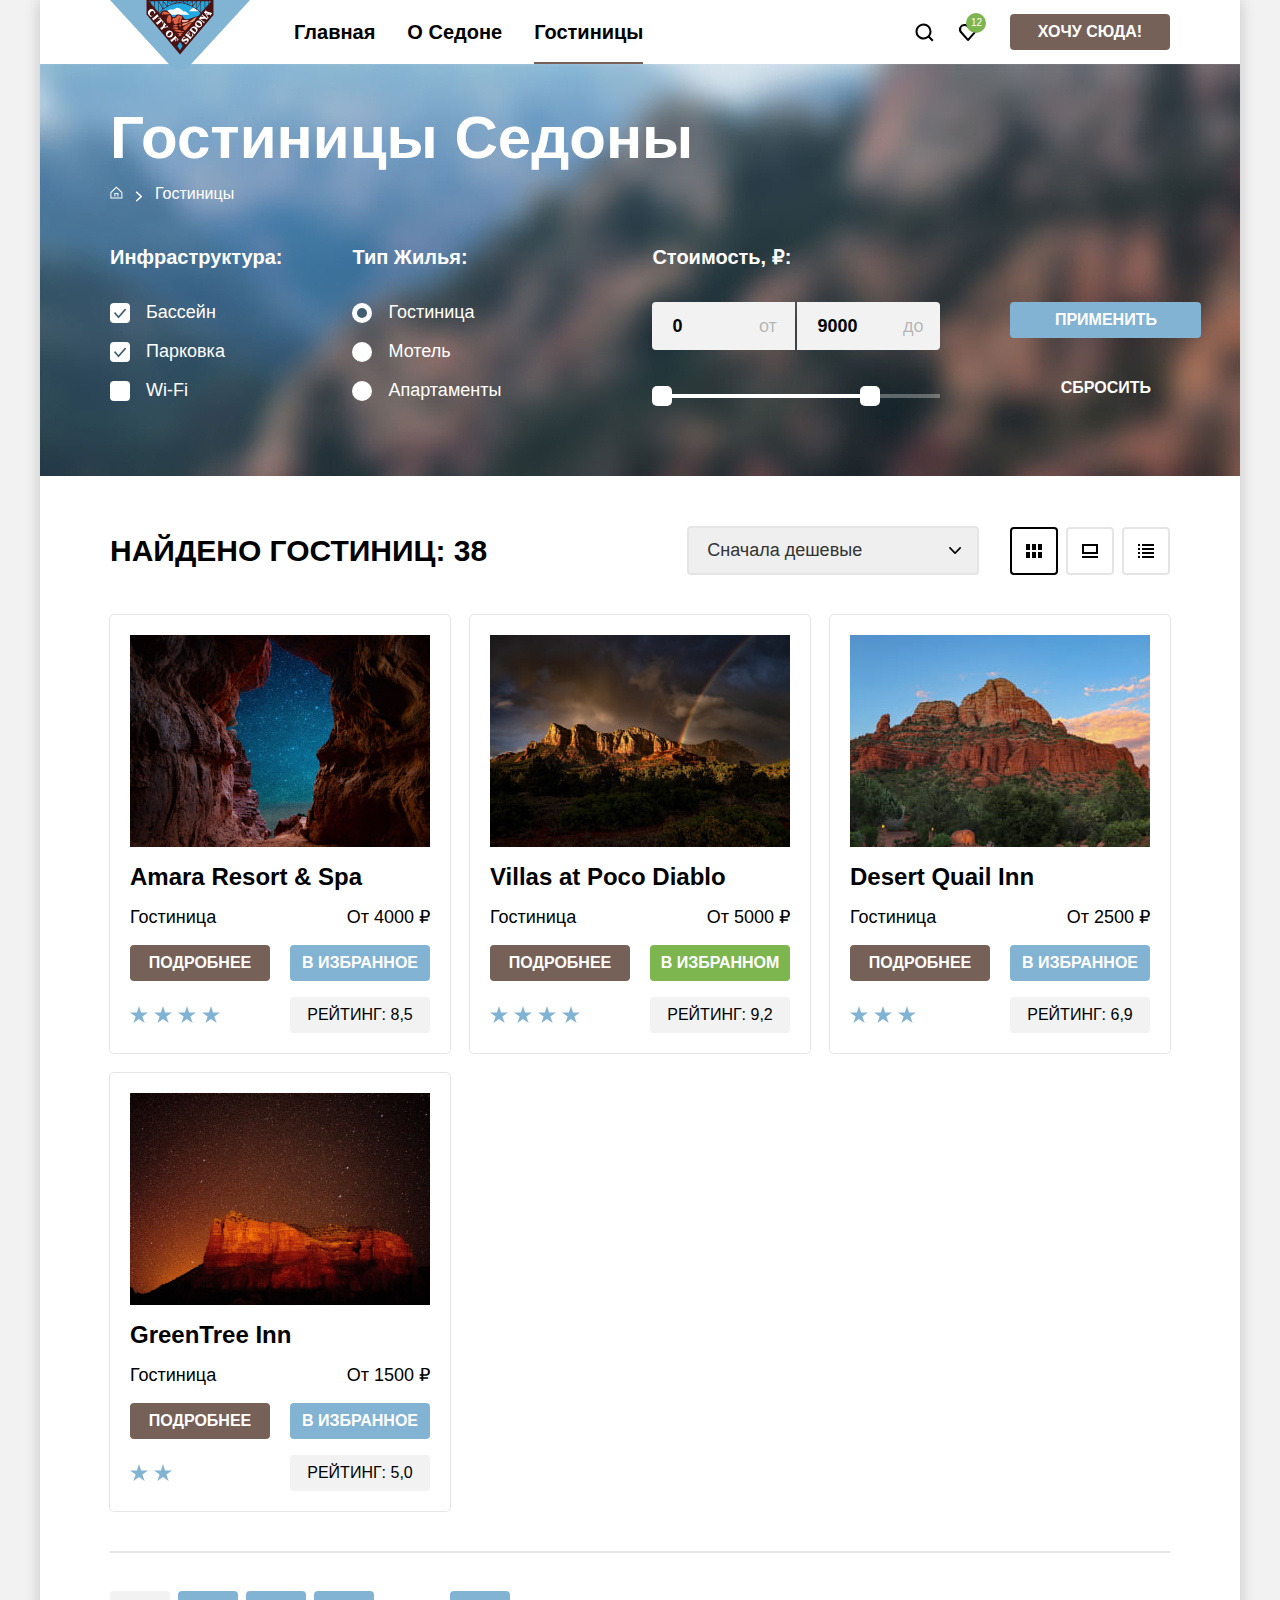
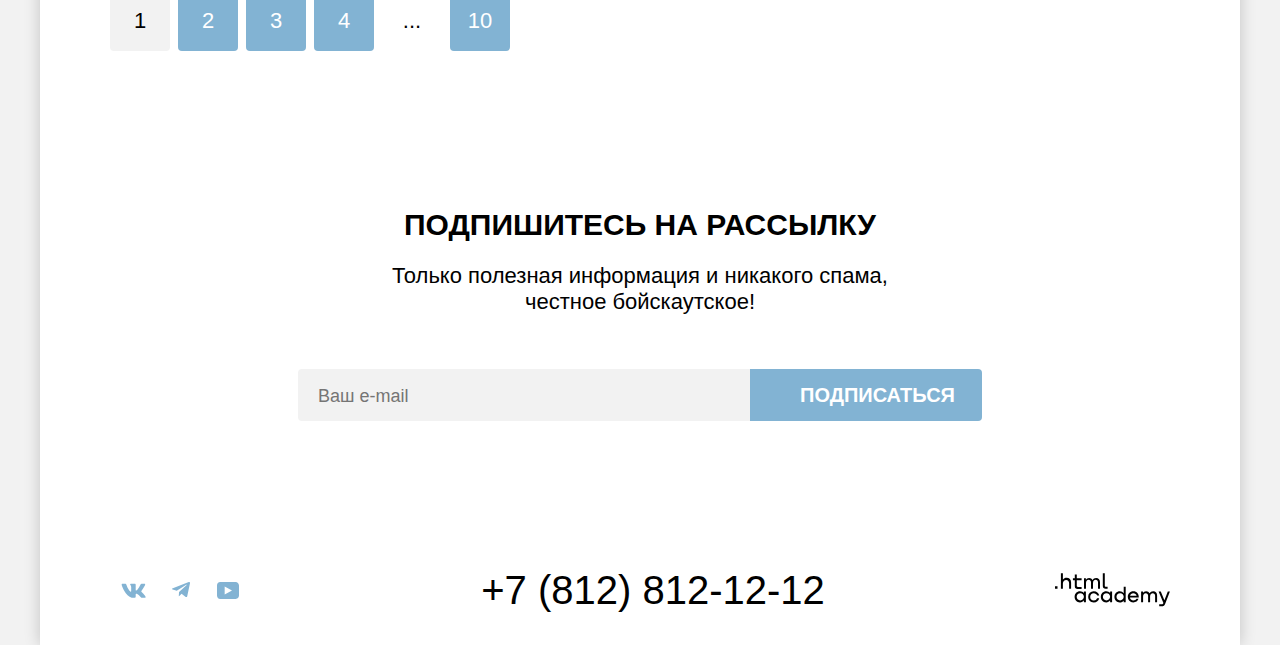
==== commit 66d5ca31: "Merge pull request #3 from AleksandrEV/master" ====
--- a/catalog.html
+++ b/catalog.html
@@ -3,15 +3,14 @@
 
   <head>
     <meta charset="utf-8">
-    <meta name="viewport" content="width=device-width, initial-scale=1" />
+    <meta name="viewport" content="width=device-width, initial-scale=1">
     <title>HTML Academy: Каталог</title>
     <link rel="stylesheet" href="styles/style.css">
-
+    <link rel="shortcut icon" href="images/favicon.svg" type="image/x-icon">
   </head>
 
   <body>
     <div class="page-container">
-
       <header class="main-header">
         <a class="navigation-logo" href="index.html">
           <img class="page-header-logo" src="images/logo.svg" width="140" height="70" alt="логотип Sedona" aria-current="page">
@@ -118,21 +117,21 @@
                   <ul class="catalog-filter-list">
                     <li class="catalog-filter-item">
                       <label class="control">
-                        <input class="control-input visually-hidden" name="type-of-housing" value="hotel" type="radio" checked focusable="true">
+                        <input class="control-input visually-hidden" name="type-of-housing" value="hotel" type="radio" checked>
                         <span class="control-mark-sercule"></span>
                         <span class="control-label">Гостиница</span>
                       </label>
                     </li>
                     <li class="catalog-filter-item">
                       <label class="control">
-                        <input class="control-input visually-hidden" name="type-of-housing" value="Motel" type="radio" focusable="true">
+                        <input class="control-input visually-hidden" name="type-of-housing" value="Motel" type="radio">
                         <span class="control-mark-sercule"></span>
                         <span class="control-label">Мотель</span>
                       </label>
                     </li>
                     <li class="catalog-filter-item">
                       <label class="control">
-                        <input class="control-input visually-hidden" name="type-of-housing" value="apartments" type="radio" focusable="true">
+                        <input class="control-input visually-hidden" name="type-of-housing" value="apartments" type="radio">
                         <span class="control-mark-sercule"></span>
                         <span class="control-label">Апартаменты</span>
                       </label>
@@ -183,21 +182,21 @@
               <option class="select-control-cheap" value="cheap">Сначала дешевые</option>
             </select>
             <div class="catalog-card">
-              <button type="button" class="catalog-card-variant catalog-card-variant-curent">
+              <a href="catalog.html?view=tile"    class="catalog-card-variant catalog-card-variant-curent">
                 <svg xmlns="http://www.w3.org/2000/svg"  focusable="false" aria-hidden="true"  width="16" height="14" fill="none" viewBox="0 0 16 14">
                   <path fill="#000" d="M4 0H0v6h4V0ZM16 0h-4v6h4V0ZM10 0H6v6h4V0ZM4 8H0v6h4V8ZM16 8h-4v6h4V8ZM10 8H6v6h4V8Z"/>
                 </svg>
-              </button>
-              <button type="button" class="catalog-card-variant">
+              </a>
+              <a href="catalog.html?view=card" class="catalog-card-variant">
                 <svg focusable="false" aria-hidden="true"  xmlns="http://www.w3.org/2000/svg" width="16" height="14" fill="none" viewBox="0 0 16 14">
                   <path fill="#000" d="M16 12H0v2h16v-2ZM14 2v6H2V2h12Zm2-2H0v10h16V0Z"/>
                 </svg>
-              </button>
-              <button type="button" class="catalog-card-variant">
+              </a>
+              <a href="catalog.html?view=list" class="catalog-card-variant">
                 <svg focusable="false" aria-hidden="true"  xmlns="http://www.w3.org/2000/svg" width="16" height="14" fill="none" viewBox="0 0 16 14">
                   <path fill="#000" d="M2 0H0v2h2V0ZM16 0H4v2h12V0ZM2 4H0v2h2V4ZM16 4H4v2h12V4ZM2 8H0v2h2V8ZM16 8H4v2h12V8ZM2 12H0v2h2v-2ZM16 12H4v2h12v-2Z"/>
                 </svg>
-              </button>
+              </a>
             </div>
           </header>
 
@@ -380,7 +379,7 @@
         </a>
       </footer>
 
-      <div class="modal-container modal-window-close">
+      <div class="modal-container visually-hidden">
         <div class="modal modal-auth">
           <h3 class="modal-title">Поиск гостиницы в Седоне</h3>
           <button type="button" class="modal-close">
@@ -398,14 +397,14 @@
                   Дата Заезда:
                 </label>
                 <input class="modal-inpit-date modal-arrival-date" type="datetime" name="arrival-date" id="arrival-date" value="27 апреля 2020" required>
-                <span class="modal-alert modal-alert-wrong">Мы не можем отправить вас в прошлое.</spa>
+                <span class="modal-alert modal-alert-wrong">Мы не можем отправить вас в прошлое.</span>
               </li>
 
               <li class="modal-form-item">
                 <label class="modal-label-departure" for="departure-date">
                   Дата Выезда:
                 </label>
-                <input class="modal-inpit-date modal-departure-date" type="datetime" id="departure-date" name="departure-date" value="1 сентября 2023" required>
+                <input class="modal-inpit-date modal-departure-date" type="datetime-local" id="departure-date" name="departure-date" value="1 сентября 2023" required>
                 <span class="modal-alert">На эти даты есть свободные номера. Пока есть.</span>
               </li>
 
@@ -417,6 +416,7 @@
                   <button type="button" class="min-curent">
                     <svg class="svg-sum-min" width="14" height="2" viewBox="0 0 14 2" fill="none" xmlns="http://www.w3.org/2000/svg">
                       <path d="M0 0L0 2L14 2V0L0 0Z" fill="#756157" fill-opacity="0.3"/>
+                    </svg>
                   </button>
                   <input class="modal-counter modal-inpit-people-counter" name="number-of-adults" id="counter-people" type="number" placeholder="2" required>
                   <button type="button" class="sum-curent">
--- a/styles/style.css
+++ b/styles/style.css
@@ -36,7 +36,6 @@
   margin: 0 auto;
   display: flex;
   flex-direction: column;
-  min-height: 100%;
   background-color: #ffffff;
   box-shadow:0 0 15px #00000033;
 }
@@ -70,6 +69,7 @@
   justify-content: space-between;
   flex-grow: 1;
   gap: 30px;
+  padding-left: 140px;
 }
 
 .navigation-logo {
@@ -78,7 +78,7 @@
 }
 
 .page-header-logo {
-  position: relative;
+  position: absolute;
 }
 
 .navigation-user-menu {
@@ -89,17 +89,19 @@
 
 .navigation-user-link {
   min-width: 44px;
-  padding: 22px;
+  display: block;
+  width: 44px;
+  height: 64px;
 }
 
 .nav-link-icon-search {
-  background-image: url(../images/Search.svg);
+  background-image: url('../images/Search.svg');
   background-repeat: no-repeat;
   background-position: center;
 }
 
 .nav-link-icon-favorites {
-  background-image: url(../images/favorites.svg);
+  background-image: url('../images/favorites.svg');
   background-repeat: no-repeat;
   background-position: center;
   position: relative;
@@ -380,11 +382,10 @@
 }
 
 .main-infrastructure-item {
-  padding: 80px 85px;
+  padding: 80px 85px 81px 85px;
   display: flex;
   flex-direction: column;
   align-items: center;
-  min-height: 385px;
   width: 400px;
   box-sizing: border-box;
   flex-grow: 1;
@@ -394,12 +395,28 @@
   background-color: #83B3D31F;
 }
 
-.main-infrastructure-img {
+.main-infrastructure-svg {
   margin-bottom: 30px;
-}
-
-.infrastructure-img-surprise {
-  margin-bottom: 26px;
+  width: 75px;
+  height: 72px;
+}
+
+.infrastructure-svg-house {
+  background-image: url('../images/advantages/advantage-housing.svg');
+  background-repeat: no-repeat;
+  background-position: center;
+}
+
+.infrastructure-svg-food {
+  background-image: url('../images/advantages/advantage-food.svg');
+  background-repeat: no-repeat;
+  background-position: center;
+}
+
+.infrastructure-svg-surprise {
+  background-image: url('../images/advantages/advantage-surprise.svg');
+  background-repeat: no-repeat;
+  background-position: center;
 }
 
 .main-infrastructure-title {
@@ -509,6 +526,7 @@
   background-size: 100% auto;
   background-repeat: no-repeat;
   padding-top: 96px;
+  background-color: #615048;
 }
 
 .newsletter-form {
@@ -614,20 +632,23 @@
   min-height: 49px;
   border-radius: 4px;
   border: 2px solid #E5E5E5;
-  padding-left: 14px;
+  padding-left: 18px;
   box-sizing: border-box;
   margin-right: auto;
   cursor: pointer;
   font-size: 18px;
   line-height: 21px;
-  color: rgba(51, 51, 51, 1);
   padding-right: 25px;
   -webkit-appearance: none;
   -moz-appearance: none;
   appearance: none;
-  background-image: url(../images/arrow-select.svg);
+  background-image: url('../images/arrow-select.svg');
   background-repeat: no-repeat;
   background-position: right 16px center;
+  font-family: 'PT Sans', sans-serif;
+  font-weight: 400;
+  color: #333333;
+
 }
 
 .select-control:hover {
@@ -826,6 +847,10 @@
   fill: #68A2CA4D;
 }
 
+.footer-contact-link-svg {
+  padding-top: 3px;
+}
+
 .footer-contact-link-svg path{
   fill: #000000;
 }
@@ -877,15 +902,22 @@
   line-height: 20px;
   font-weight: 700;
   color: #ffffff;
+  width: 191px;
+  border-radius: 4px;
+  height: 36px;
+  padding: 0;
+  border: 0;
+  font-family: 'PT Sans', sans-serif;
 }
 
 .catalog-filter-submit {
   background-color: #82B3D3;
-  margin-bottom: 30px;
+  margin-bottom: 35px;
 }
 
 .catalog-filter-reset {
   background-color: #ffffff00;
+  height: 29px;
 }
 
 .catalog-filter-form {
@@ -969,7 +1001,7 @@
 }
 
 .control:hover .control-mark-sercule {
-  background-color: #ffffff99
+  background-color: #ffffff99;
 }
 
 .control:focus .control-mark-sercule {
@@ -980,7 +1012,7 @@
 }
 
 .control:active .control-mark-sercule {
-  background-color: #ffffff99
+  background-color: #ffffff99;
 }
 
 .control-input[type='radio']:checked + .control-mark-sercule::before {
@@ -1017,6 +1049,7 @@
 .catalog-inputs-range {
   display: flex;
   position: relative;
+  padding-top: 1px;
 }
 
 .catalog-range-input {
@@ -1092,7 +1125,7 @@
 .range-label {
   position: absolute;
   color: #00000044;
-  top: 10px;
+  top: 12px;
   font-weight: 400;
   font-size: 18px;
 }
@@ -1117,15 +1150,6 @@
 
 .filter-list-button {
   justify-content: flex-end;
-}
-
-.button-filter {
-  width: 191px;
-  border-radius: 4px;
-  height: 36px;
-  padding: 0;
-  border: 0;
-  font-family: 'PT Sans', sans-serif;
 }
 
 .control-input {
@@ -1173,6 +1197,9 @@
   cursor: pointer;
   box-sizing: border-box;
   margin-right: 8px;
+  display: flex;
+  justify-content: center;
+  align-items: center;
 }
 
 .catalog-card-variant:last-child {
@@ -1438,10 +1465,6 @@
   flex-wrap: wrap;
 }
 
-.modal-window-close {
-  display: none;
-}
-
 .modal-container-link {
   position: fixed;
   top: 0;
@@ -1564,13 +1587,13 @@
   border: 0;
   background-color: #F2F2F2;
   border-radius: 4px;
-  padding: 12px 50px 12px 12px;
+  padding: 12px 50px 12px 18px;
   box-sizing: border-box;
   font-family: 'PT Sans', sans-serif;
   font-weight: 700;
   font-size: 18px;
   line-height: 24px;
-  background-image: url(../images/calendar.svg);
+  background-image: url('../images/calendar.svg');
   background-repeat: no-repeat;
   background-position: center right 22px;
 }
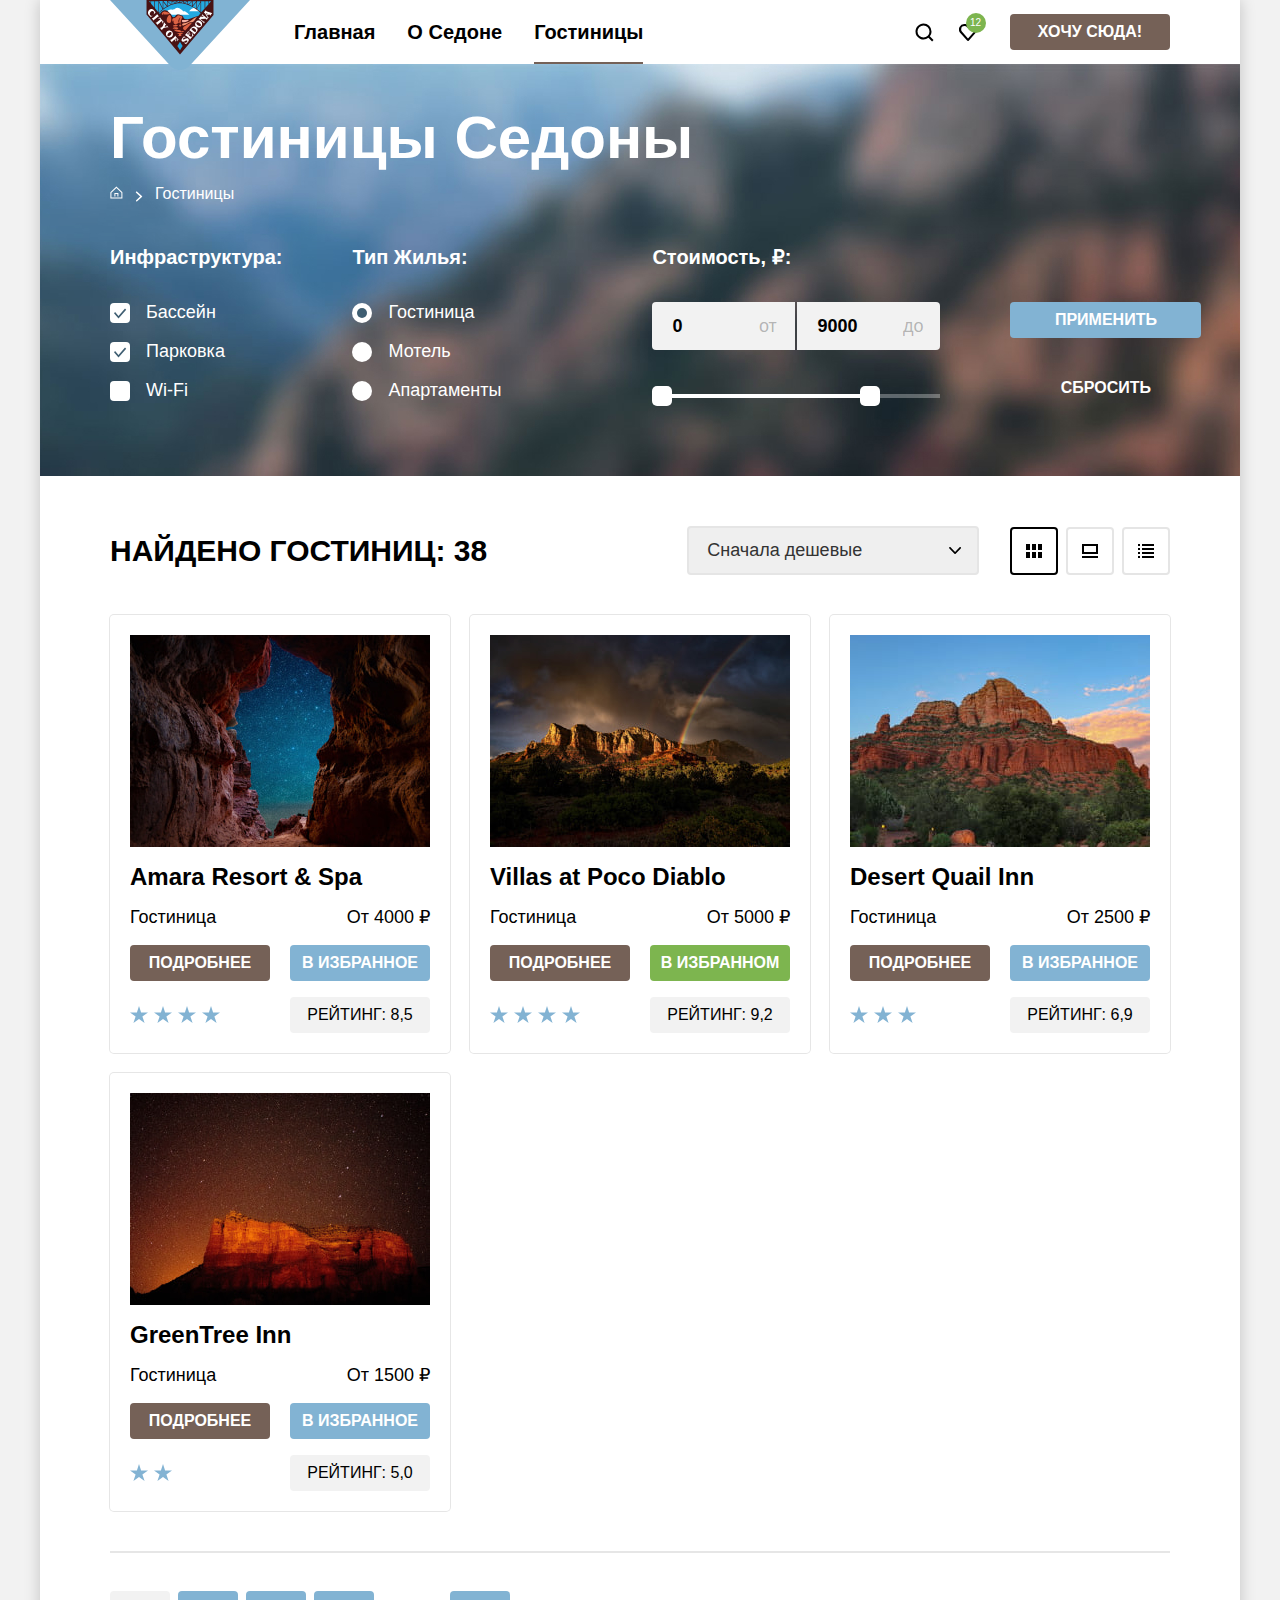
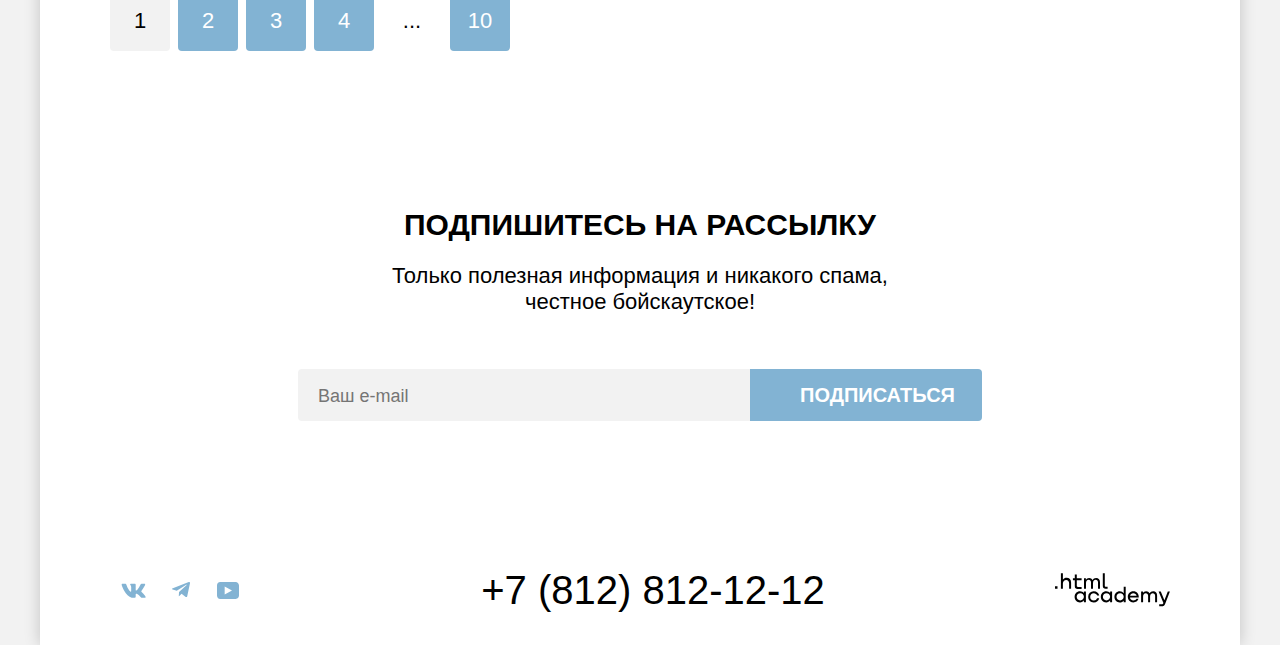
==== commit 5264d54d: "Merge pull request #4 from AleksandrEV/master" ====
--- a/catalog.html
+++ b/catalog.html
@@ -37,7 +37,6 @@
             </li>
             <li class="navigation-user-item navigation-favorites">
               <a class="navigation-user-link nav-link-icon-favorites" href="#">
-                <span class="favorites-counter">12</span>
                 <span class="visually-hidden">Избранное.</span>
               </a>
             </li>
@@ -396,7 +395,7 @@
                 <label class="modal-label-arrival" for="arrival-date">
                   Дата Заезда:
                 </label>
-                <input class="modal-inpit-date modal-arrival-date" type="datetime" name="arrival-date" id="arrival-date" value="27 апреля 2020" required>
+                <input class="modal-inpit-date modal-arrival-date" type="text" name="arrival-date" id="arrival-date" value="27 апреля 2020" required>
                 <span class="modal-alert modal-alert-wrong">Мы не можем отправить вас в прошлое.</span>
               </li>
 
@@ -404,7 +403,7 @@
                 <label class="modal-label-departure" for="departure-date">
                   Дата Выезда:
                 </label>
-                <input class="modal-inpit-date modal-departure-date" type="datetime-local" id="departure-date" name="departure-date" value="1 сентября 2023" required>
+                <input class="modal-inpit-date modal-departure-date" type="text" id="departure-date" name="departure-date" value="1 сентября 2023" required>
                 <span class="modal-alert">На эти даты есть свободные номера. Пока есть.</span>
               </li>
 
--- a/styles/style.css
+++ b/styles/style.css
@@ -22,7 +22,7 @@
   font-family: 'PT Sans', sans-serif;
   font-size: 22px;
   line-height: 26px;
-  color: #000000;
+  color: #000;
   font-weight: 400;
   margin: 0;
   background-color: #F2F2F2;
@@ -36,8 +36,8 @@
   margin: 0 auto;
   display: flex;
   flex-direction: column;
-  background-color: #ffffff;
-  box-shadow:0 0 15px #00000033;
+  background-color: #fff;
+  box-shadow:0 0 15px #0003;
 }
 
 .main-container {
@@ -53,12 +53,12 @@
   text-align: center;
   background-color: #756157;
   text-transform: uppercase;
-  color: #ffffff;
+  color: #fff;
 }
 
 .main-header {
-  background: #ffffff;
-  color: #000000;
+  background: #fff;
+  color: #000;
   display: flex;
   flex-direction: row;
   min-height: 64px;
@@ -118,13 +118,15 @@
   top: 13px;
 }
 
-.favorites-counter {
-  position: absolute;
+.nav-link-icon-favorites::after {
+  content: '12';
+  color: #fff;
+  position: absolute;
+  font-family: 'PT Sans', sans-serif;
   font-weight: 400;
   font-size: 10px;
   line-height: 10px;
-  color: white;
-  right: 8px;
+  right: 9px;
   top: 18px;
 }
 
@@ -240,12 +242,12 @@
 }
 
 .main-advantages {
-  background-color: #ffffff;
+  background-color: #fff;
   padding-top: 69px;
 }
 
 .main-header a {
-  color: #000000;
+  color: #000;
   text-transform: capitalize;
   text-decoration: none;
   font-size: 20px;
@@ -300,15 +302,13 @@
   grid-column: 1/4;
   display: flex;
   background-color: #82B3D3;
-  color: #ffffff;
+  color: #fff;
 }
 
 .advantages-item-text-container {
   display: flex;
-  flex-wrap: wrap;
-  flex-direction: column;
-  justify-content: center;
-  align-content: center;
+  flex-flow: column wrap;
+  place-content: center center;
   width: 400px;
   min-height: 385px;
   box-sizing: border-box;
@@ -353,7 +353,7 @@
 .advantages-item:first-child,
 .advantages-item:last-child {
   background-color: #82B3D3;
-  color: #ffffff;
+  color: #fff;
 }
 
 .advantages-item:nth-child(2),
@@ -372,7 +372,7 @@
 }
 
 .infrastructure {
-  background-color: #ffffff;
+  background-color: #fff;
   padding-top: 64px;
 }
 
@@ -382,7 +382,7 @@
 }
 
 .main-infrastructure-item {
-  padding: 80px 85px 81px 85px;
+  padding: 80px 85px 81px;
   display: flex;
   flex-direction: column;
   align-items: center;
@@ -449,7 +449,7 @@
 }
 
 .main-hotel-search {
-  background-color: #ffffff;
+  background-color: #fff;
   padding: 96px 0;
 }
 
@@ -475,7 +475,7 @@
 
 .newsletter-title,
 .newsletter-text {
-  color: #ffffff;
+  color: #fff;
   width: 684px;
   margin: 0 auto;
 }
@@ -487,7 +487,7 @@
 .footer-contact-tel {
   font-size: 40px;
   line-height: 40px;
-  color: #000000;
+  color: #000;
   text-decoration: none;
 }
 
@@ -561,7 +561,7 @@
   font-weight: 700;
   font-size: 20px;
   line-height: 36px;
-  color: #ffffff;
+  color: #fff;
   background-color: #82B3D3;
   border-radius: 0 4px 4px 0;
   width: 232px;
@@ -576,7 +576,7 @@
   background-image: url("../images/filter-background.jpg");
   background-size: 100% auto;
   background-repeat: no-repeat;
-  color: #ffffff;
+  color: #fff;
   background-color: #756157;
 }
 
@@ -593,15 +593,15 @@
 
 .breadcrumbs-item a {
   text-decoration: none;
-  color: #ffffff;
+  color: #fff;
 }
 
 .breadcrumbs-item:hover a {
-  color: #FFFFFF99;
+  color: #FFF9;
 }
 
 .breadcrumbs-item:hover path {
-  fill: #FFFFFF99;
+  fill: #FFF9;
 }
 
 .breadcrumbs-item:focus {
@@ -639,15 +639,13 @@
   font-size: 18px;
   line-height: 21px;
   padding-right: 25px;
-  -webkit-appearance: none;
-  -moz-appearance: none;
   appearance: none;
   background-image: url('../images/arrow-select.svg');
   background-repeat: no-repeat;
   background-position: right 16px center;
   font-family: 'PT Sans', sans-serif;
   font-weight: 400;
-  color: #333333;
+  color: #333;
 
 }
 
@@ -683,7 +681,7 @@
 
 .products-card-link {
   text-decoration: none;
-  color: #000000;
+  color: #000;
   display: block;
   grid-column: 1/3;
 }
@@ -712,14 +710,13 @@
   min-width: 140px;
   min-height: 36px;
   display: flex;
-  justify-content: center;
-  align-content: center;
+  place-content: center center;
   flex-wrap: wrap;
 }
 
 .products-card-link-buttons,
 .products-card-favorites {
-  color: #ffffff;
+  color: #fff;
   font-weight: 700;
   font-size: 16px;
   line-height: 20px;
@@ -776,7 +773,7 @@
 
 .catalog-pagination-link {
   text-decoration: none;
-  color: #ffffff;
+  color: #fff;
 }
 
 .catalog-pagination-list,
@@ -800,7 +797,7 @@
 }
 
 .pagiation-link-active {
-  color: #000000;
+  color: #000;
 }
 
 .main-footer {
@@ -808,8 +805,8 @@
   justify-content: space-between;
   flex-wrap: wrap;
   min-height: 120px;
-  padding: 45px 70px 0 70px;
-  background-color: #ffffff;
+  padding: 45px 70px 0;
+  background-color: #fff;
   box-sizing: border-box;
 }
 
@@ -852,7 +849,7 @@
 }
 
 .footer-contact-link-svg path{
-  fill: #000000;
+  fill: #000;
 }
 
 .footer-contact-link-svg:hover path {
@@ -884,7 +881,7 @@
 
 .filter-container {
   width: 1060px;
-  padding: 35px 70px 70px 70px;
+  padding: 35px 70px 70px;
   min-height: 412px;
   box-sizing: border-box;
 }
@@ -901,7 +898,7 @@
   font-size: 16px;
   line-height: 20px;
   font-weight: 700;
-  color: #ffffff;
+  color: #fff;
   width: 191px;
   border-radius: 4px;
   height: 36px;
@@ -916,7 +913,7 @@
 }
 
 .catalog-filter-reset {
-  background-color: #ffffff00;
+  background-color: #fff0;
   height: 29px;
 }
 
@@ -945,17 +942,17 @@
   border-radius: 4px;
   width: 20px;
   height: 20px;
-  background-color: #ffffff;
+  background-color: #fff;
   top: 2px;
   left: 0;
 }
 
 .control:hover .control-mark {
-  background-color: #ffffff99
+  background-color: #fff9
 }
 
 .control:hover .control-label {
-  color: #ffffff99;
+  color: #fff9;
 }
 
 .control:focus {
@@ -964,17 +961,17 @@
 }
 
 .control:active .control-mark {
-  background-color: #ffffff99
+  background-color: #fff9
 }
 
 .control:active .control-label {
-  color: #ffffff99;
+  color: #fff9;
 }
 
 .control-input[type='checkbox']:checked + .control-mark::before {
   content: '';
   position: absolute;
-  background-image: url(../images/check-mark.svg);
+  background-image: url("../images/check-mark.svg");
   background-repeat: no-repeat;
   width: 20px;
   height: 20px;
@@ -995,13 +992,13 @@
   border-radius: 50%;
   width: 20px;
   height: 20px;
-  background-color: #ffffff;
+  background-color: #fff;
   top: 2px;
   left: 0;
 }
 
 .control:hover .control-mark-sercule {
-  background-color: #ffffff99;
+  background-color: #fff9;
 }
 
 .control:focus .control-mark-sercule {
@@ -1012,13 +1009,13 @@
 }
 
 .control:active .control-mark-sercule {
-  background-color: #ffffff99;
+  background-color: #fff9;
 }
 
 .control-input[type='radio']:checked + .control-mark-sercule::before {
   content: '';
   position: absolute;
-  background-color: rgba(63, 94, 114, 1);
+  background-color: rgb(63 94 114 / 100%);
   border-radius: 50%;
   width: 10px;
   height: 10px;
@@ -1078,7 +1075,7 @@
 .range-bar {
   position: absolute;
   height: 4px;
-  background-color: #ffffff;
+  background-color: #fff;
 }
 
 .stars-favorite {
@@ -1094,7 +1091,7 @@
   position: absolute;
   height: 20px;
   width: 20px;
-  background-color: #ffffff;
+  background-color: #fff;
   border-radius: 5px;
   cursor: pointer;
   border: 0;
@@ -1124,7 +1121,7 @@
 
 .range-label {
   position: absolute;
-  color: #00000044;
+  color: #0004;
   top: 12px;
   font-weight: 400;
   font-size: 18px;
@@ -1132,12 +1129,12 @@
 
 .catalog-range-input::-webkit-outer-spin-button,
 input::-webkit-inner-spin-button {
-    -webkit-appearance: none;
+    appearance: none;
     margin: 0;
 }
 
 .catalog-range-input::placeholder {
-  color: #000000;
+  color: #000;
 }
 
 .range-label-min {
@@ -1165,7 +1162,7 @@
   padding-left: 70px;
   padding-right: 70px;
   padding-top: 50px;
-  background-color: #ffffff;
+  background-color: #fff;
 }
 
 .catalog-header-hotels {
@@ -1207,7 +1204,7 @@
 }
 
 .catalog-card-variant-curent {
-  border: 2px solid #000000;
+  border: 2px solid #000;
 }
 
 .catalog-card-variant:hover {
@@ -1243,8 +1240,7 @@
   display: grid;
   grid-template-columns: repeat(2, 1fr);
   border-radius: 4px;
-  column-gap: 20px;
-  row-gap: 16px;
+  gap: 16px 20px;
   padding: 20px;
   box-shadow: 0 0 0 1px #e6e6e6;
   min-height: 438px;
@@ -1274,8 +1270,7 @@
 
 .catalog-pagination-link {
   display: flex;
-  align-content: center;
-  justify-content: center;
+  place-content: center center;
   flex-wrap: wrap;
   min-width: 60px;
   min-height: 60px;
@@ -1287,8 +1282,7 @@
 
 .pagination-link-active {
   display: flex;
-  align-content: center;
-  justify-content: center;
+  place-content: center center;
   flex-wrap: wrap;
   min-width: 60px;
   min-height: 60px;
@@ -1349,7 +1343,7 @@
 }
 
 .pagiation-link-active:active {
-  color: #000000;
+  color: #000;
 }
 
 .search-hotel-link {
@@ -1361,7 +1355,7 @@
   width: 376px;
   min-height: 52px;
   box-sizing: border-box;
-  color: #ffffff  ;
+  color: #fff  ;
   background-color: #756157;
   font-weight: 700;
   font-size: 20px;
@@ -1381,12 +1375,11 @@
 
 .catalog-pagination-item-ellipses {
   display: flex;
-  align-content: center;
-  justify-content: center;
+  place-content: center center;
   flex-wrap: wrap;
   min-width: 60px;
   min-height: 60px;
-  background-color: #ffffff;
+  background-color: #fff;
   border-radius: 4px;
 }
 
@@ -1395,7 +1388,7 @@
 }
 
 .pagination-link-active {
-  color: #000000;
+  color: #000;
   background-color: #F2F2F2;
 }
 
@@ -1406,7 +1399,7 @@
 .catalog-newsletter {
   display: flex;
   flex-direction: column;
-  background-color: #ffffff;
+  background-color: #fff;
   text-align: center;
   padding-top: 96px;
   padding-bottom: 0;
@@ -1459,9 +1452,8 @@
   display: flex;
   width: 100%;
   height: 100%;
-  background-color: rgba(242, 242, 242, 0.8);
-  justify-content: center;
-  align-content: center;
+  background-color: rgb(242 242 242 / 80%);
+  place-content: center center;
   flex-wrap: wrap;
 }
 
@@ -1472,9 +1464,8 @@
   display: flex;
   width: 100%;
   height: 100%;
-  background-color: rgba(242, 242, 242, 0.8);
-  justify-content: center;
-  align-content: center;
+  background-color: rgb(242 242 242 / 80%);
+  place-content: center center;
   flex-wrap: wrap;
 }
 
@@ -1485,8 +1476,8 @@
   width: 717px;
   min-height: 576px;
   box-sizing: border-box;
-  background-color: #ffffff;
-  box-shadow: 0 25px 50px 0 rgba(0, 0, 0, 0.15);
+  background-color: #fff;
+  box-shadow: 0 25px 50px 0 rgb(0 0 0 / 15%);
 }
 
 .modal-close {
@@ -1502,19 +1493,19 @@
 }
 
 .modal-close:hover {
-  background-color: rgba(230, 230, 230, 1);
+  background-color: rgb(230 230 230 / 100%);
 }
 
 .modal-close:focus {
-  outline: 3px solid rgba(131, 179, 211, 1);
+  outline: 3px solid rgb(131 179 211 / 100%);
 }
 
 .modal-close:active {
-  background-color:  rgba(230, 230, 230, 1);
+  background-color:  rgb(230 230 230 / 100%);
 }
 
 .modal-close:active path {
-  fill: rgba(0, 0, 0, 0.109);
+  fill: rgb(0 0 0 / 10.9%);
 }
 
 .modal-close-svg {
@@ -1536,8 +1527,7 @@
 
 .modal-form-list {
   display: flex;
-  flex-wrap: wrap;
-  flex-direction: column;
+  flex-flow: column wrap;
   font-weight: 700;
   font-size: 20px;
   line-height: 24px;
@@ -1614,7 +1604,7 @@
   font-weight: 700;
   font-size: 18px;
   line-height: 20px;
-  color: #000000;
+  color: #000;
 }
 
 .modal-counter-people {
@@ -1635,7 +1625,7 @@
   cursor: pointer;
   border: 0;
   background-color: #83B3D3;
-  color: #ffffff;
+  color: #fff;
   font-weight: 700;
   font-size: 20px;
   line-height: 24px;
@@ -1659,7 +1649,7 @@
   width: 14px;
   height: 14px;
   border: 0;
-  background-color: #00000000;
+  background-color: #0000;
   top: 16px;
   right: 14px;
   cursor: pointer;
@@ -1682,7 +1672,7 @@
 .sum-curent:focus,
 .min-curent:focus {
   border-radius: 4px;
-  outline: 3px solid rgba(130, 179, 211, 1);
+  outline: 3px solid rgb(130 179 211 / 100%);
 }
 
 .min-curent {
@@ -1690,7 +1680,7 @@
   width: 14px;
   height: 14px;
   border: 0;
-  background-color: #00000000;
+  background-color: #0000;
   top: 16px;
   right: 84px;
   cursor: pointer;
@@ -1731,7 +1721,7 @@
 
 .tooltip-text {
   background-color: #242424;
-  color: #ffffff;
+  color: #fff;
   font-size: 14px;
   line-height: 17px;
   font-weight: normal;
@@ -1755,7 +1745,7 @@
 }
 
 input[type='number'] {
-  -moz-appearance: textfield;
+  appearance: textfield;
 }
 
 .visually-hidden {
